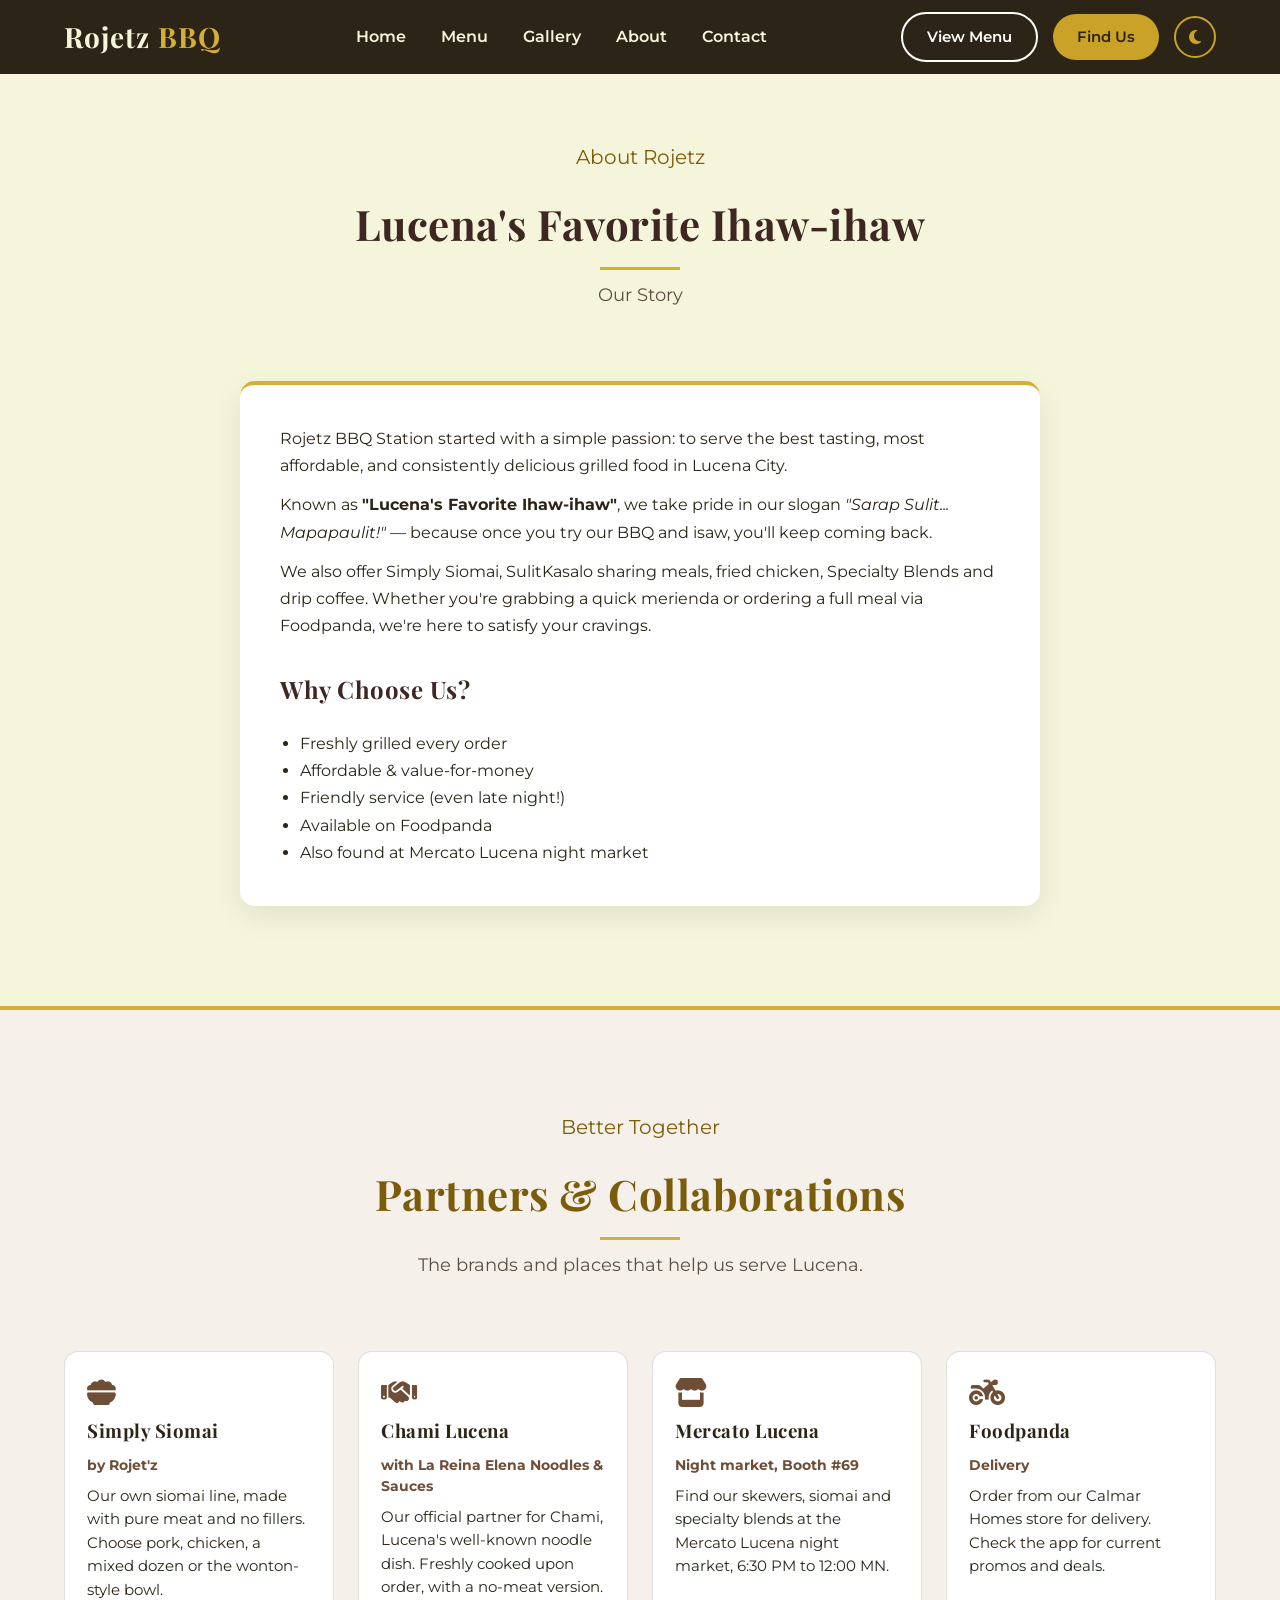
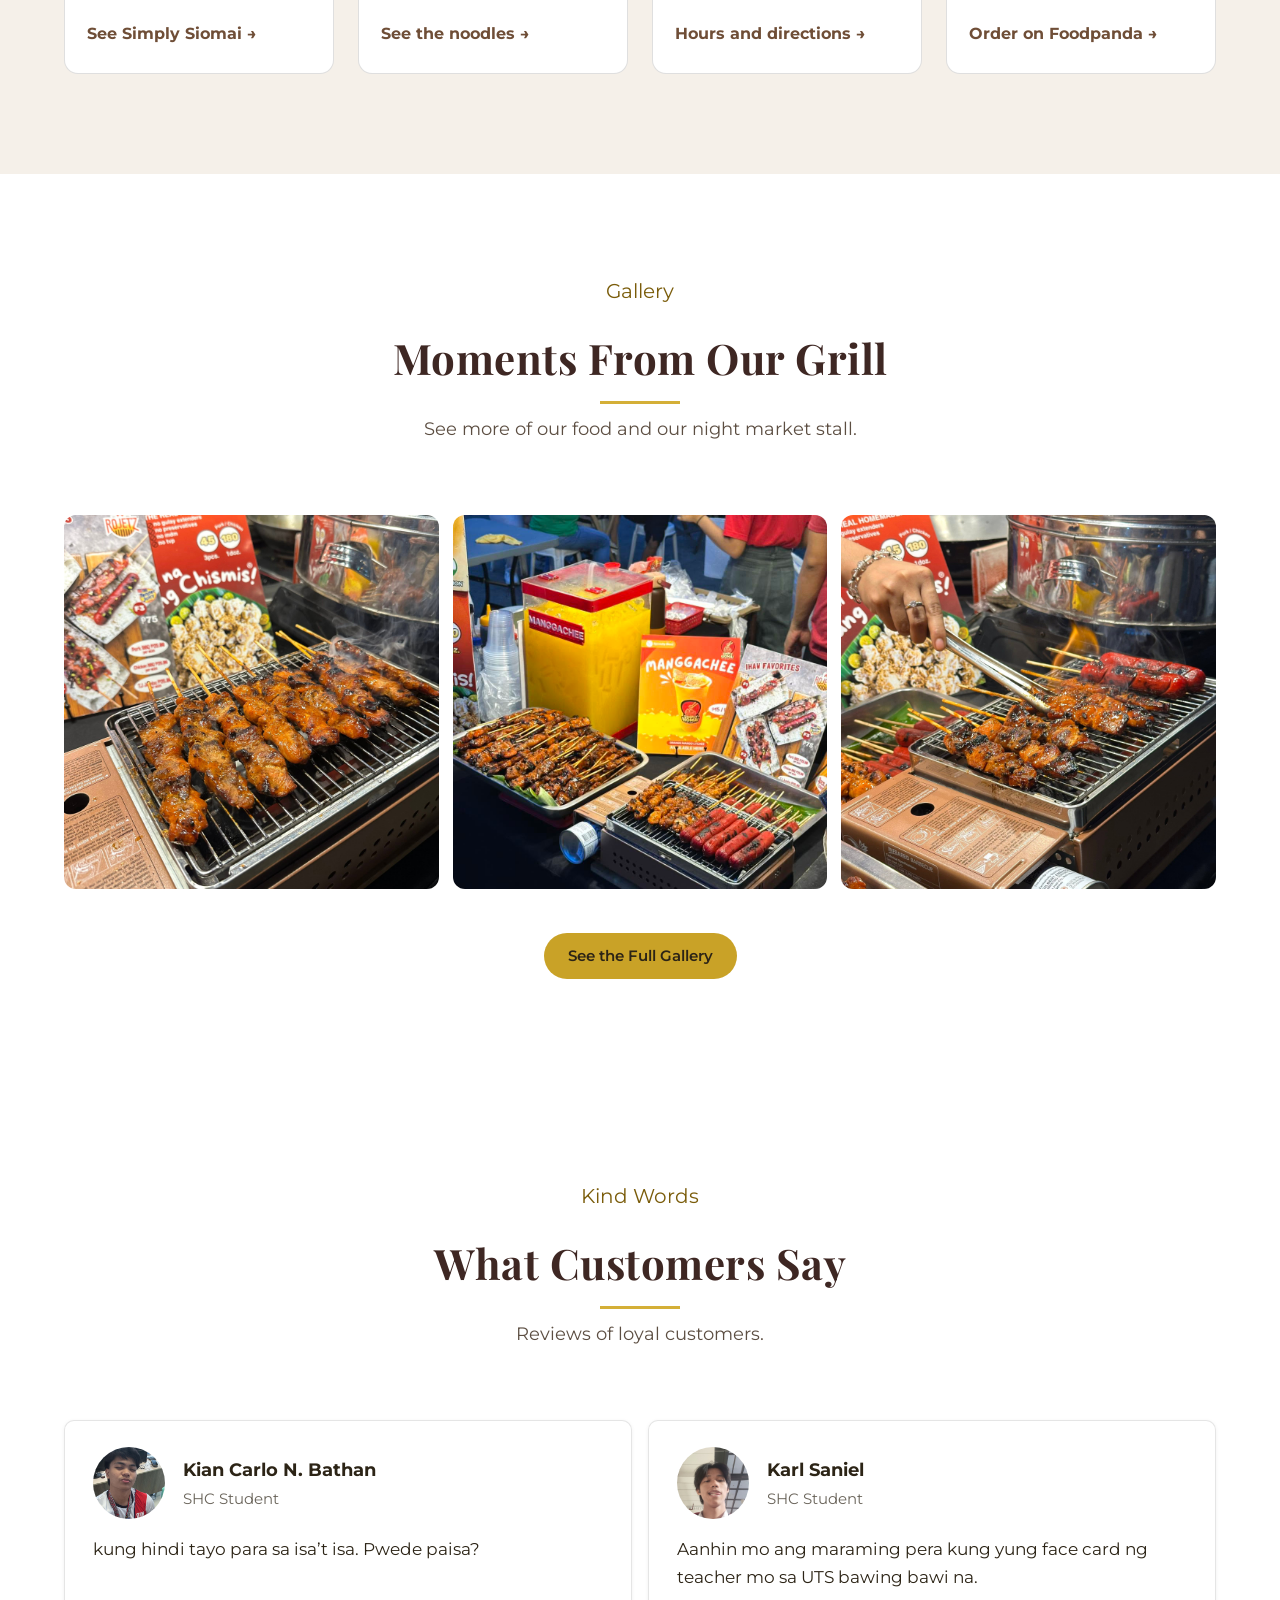
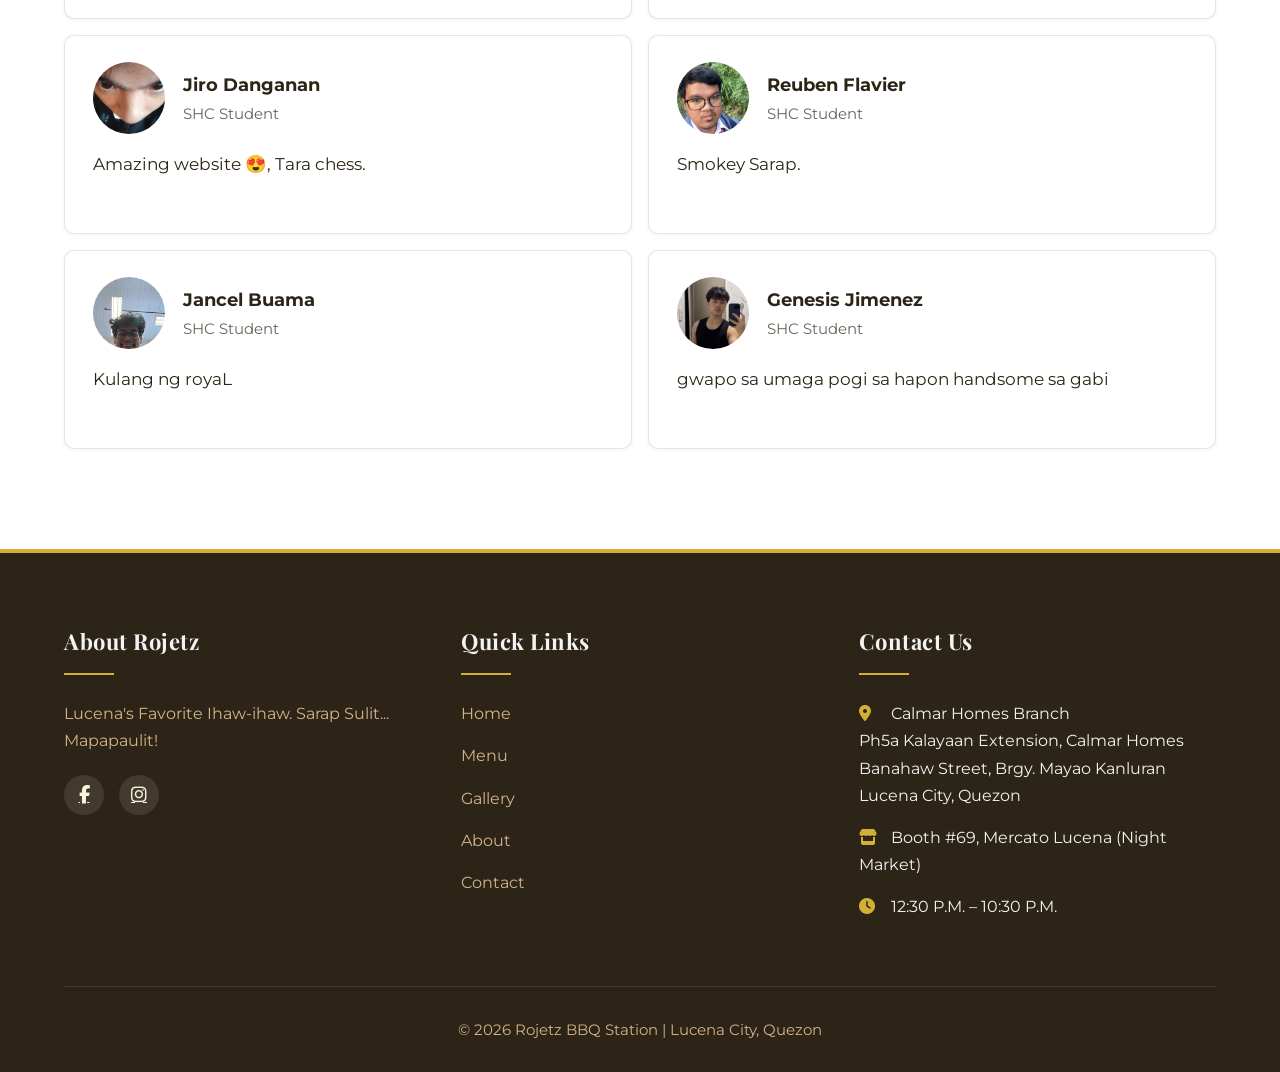
==== about.html @ 47fb0eaf "Add files via upload" ====
<!DOCTYPE html>
<html lang="en">
<head>
    <meta charset="UTF-8">
    <!-- ======================================================================
         PAGE: ABOUT (about.html)
         Purpose : Brand story, partners, photo teaser and customer reviews.
         Styles  : styles.css (sections 7, 8)
         Script  : script.js (scroll fade-in only)
         ====================================================================== -->
    <meta name="viewport" content="width=device-width, initial-scale=1.0">
    <title>About Us | Rojetz BBQ</title>
    <meta name="description" content="The story of Rojetz BBQ Station, Lucena's favorite ihaw-ihaw, plus our partners and collaborations. Affordable, freshly grilled BBQ, isaw and siomai in Lucena City.">
    <meta name="theme-color" content="#161515">
    <meta property="og:type" content="website">
    <meta property="og:title" content="About Us | Rojetz BBQ Station">
    <meta property="og:description" content="Sarap Sulit... Mapapaulit! Read the story of Lucena's favorite ihaw-ihaw.">
    <link rel="icon" href="logo.jpg">
    <link rel="stylesheet" href="styles.css">
    <link rel="preconnect" href="https://fonts.googleapis.com">
    <link rel="preconnect" href="https://fonts.gstatic.com" crossorigin>
    <link href="https://fonts.googleapis.com/css2?family=Montserrat:ital,wght@0,100..900;1,100..900&family=Playfair+Display:ital,wght@0,400..900;1,400..900&display=swap" rel="stylesheet">
    <link rel="stylesheet" href="https://cdnjs.cloudflare.com/ajax/libs/font-awesome/6.5.1/css/all.min.css">
</head>
<body>

    <div class="loader-wrapper" id="loader">
        <div class="loader-pill">
            <div class="loader-logo"><img src="logo.jpg" alt="Rojetz BBQ logo"></div>
            <div class="loader-divider"></div>
            <div class="loader-name">Rojetz <span>BBQ</span></div>
            <div class="loader-fire">
                <div class="flame"></div>
                <div class="flame"></div>
                <div class="flame"></div>
            </div>
        </div>
    </div>

    <header>
        <div class="container header-container">
            <a href="index.html" class="logo">
                <div class="logo-text">Rojetz <span>BBQ</span></div>
            </a>
            <nav>
                <ul>
                    <li><a href="index.html">Home</a></li>
                    <li><a href="services.html">Menu</a></li>
                    <li><a href="gallery.html">Gallery</a></li>
                    <li><a href="about.html">About</a></li>
                    <li><a href="contact.html">Contact</a></li>
                </ul>
            </nav>
            <button class="hamburger" aria-label="Toggle menu">
                <span></span><span></span><span></span>
            </button>
            <div class="nav-buttons">
                <a href="services.html" class="btn btn-secondary">View Menu</a>
                <a href="contact.html" class="btn btn-primary">Find Us</a>
                <button class="theme-toggle" id="themeToggle" aria-label="Toggle theme">
                    <i class="fas fa-moon"></i>
                </button>
            </div>
        </div>
        <div class="mobile-nav">
            <ul>
                <li><a href="index.html">Home</a></li>
                <li><a href="services.html">Menu</a></li>
                <li><a href="gallery.html">Gallery</a></li>
                <li><a href="about.html">About</a></li>
                <li><a href="contact.html">Contact</a></li>
            </ul>
            <div class="mobile-nav-buttons">
                <a href="services.html" class="btn btn-secondary">View Menu</a>
                <a href="contact.html" class="btn btn-primary">Find Us</a>
                <button class="theme-toggle" id="themeToggleMobile" aria-label="Toggle theme">
                    <i class="fas fa-moon"></i>
                </button>
            </div>
        </div>
    </header>

    <section class="locations page-top">
        <div class="container">
            <div class="section-header">
                <div class="section-subtitle">About Rojetz</div>
                <h2 class="section-title">Lucena's Favorite Ihaw-ihaw</h2>
                <p class="section-desc">Our Story</p>
            </div>
            <div class="location-card story-card">
                <div class="location-info">
                    <p>Rojetz BBQ Station started with a simple passion: to serve the best tasting, most affordable, and consistently delicious grilled food in Lucena City.</p>
                    <p>Known as <strong>"Lucena's Favorite Ihaw-ihaw"</strong>, we take pride in our slogan <em>"Sarap Sulit... Mapapaulit!"</em> — because once you try our BBQ and isaw, you'll keep coming back.</p>
                    <p>We also offer Simply Siomai, SulitKasalo sharing meals, fried chicken, Specialty Blends and drip coffee. Whether you're grabbing a quick merienda or ordering a full meal via Foodpanda, we're here to satisfy your cravings.</p>
                    <h3 class="why-title">Why Choose Us?</h3>
                    <ul class="why-list">
                        <li>Freshly grilled every order</li>
                        <li>Affordable & value-for-money</li>
                        <li>Friendly service (even late night!)</li>
                        <li>Available on Foodpanda</li>
                        <li>Also found at Mercato Lucena night market</li>
                    </ul>
                </div>
            </div>
        </div>
    </section>

    <section class="sect-dark" id="partners">
        <div class="container">
            <div class="section-header">
                <div class="section-subtitle">Better Together</div>
                <h2 class="section-title">Partners &amp; Collaborations</h2>
                <p class="section-desc">The brands and places that help us serve Lucena.</p>
            </div>
            <div class="partner-grid">
                <div class="partner-card">
                    <i class="fa-solid fa-bowl-food"></i>
                    <h3>Simply Siomai</h3>
                    <p class="partner-sub">by Rojet'z</p>
                    <p>Our own siomai line, made with pure meat and no fillers. Choose pork, chicken, a mixed dozen or the wonton-style bowl.</p>
                    <a href="services.html#siomai">See Simply Siomai →</a>
                </div>
                <div class="partner-card">
                    <i class="fa-solid fa-handshake"></i>
                    <h3>Chami Lucena</h3>
                    <p class="partner-sub">with La Reina Elena Noodles & Sauces</p>
                    <p>Our official partner for Chami, Lucena's well-known noodle dish. Freshly cooked upon order, with a no-meat version.</p>
                    <a href="services.html#noodles">See the noodles →</a>
                </div>
                <div class="partner-card">
                    <i class="fa-solid fa-store"></i>
                    <h3>Mercato Lucena</h3>
                    <p class="partner-sub">Night market, Booth #69</p>
                    <p>Find our skewers, siomai and specialty blends at the Mercato Lucena night market, 6:30 PM to 12:00 MN.</p>
                    <a href="contact.html">Hours and directions →</a>
                </div>
                <div class="partner-card">
                    <i class="fa-solid fa-motorcycle"></i>
                    <h3>Foodpanda</h3>
                    <p class="partner-sub">Delivery</p>
                    <p>Order from our Calmar Homes store for delivery. Check the app for current promos and deals.</p>
                    <a href="https://www.foodpanda.ph/restaurant/e7ij/rojetz-bbq-station-calmar-homes?lat=13.9603&lng=121.61661" target="_blank" rel="noopener noreferrer">Order on Foodpanda →</a>
                </div>
            </div>
        </div>
    </section>

    <section class="sect-light">
        <div class="container">
            <div class="section-header">
                <div class="section-subtitle">Gallery</div>
                <h2 class="section-title">Moments From Our Grill</h2>
                <p class="section-desc">See more of our food and our night market stall.</p>
            </div>
            <div class="mosaic mosaic--3">
                <a href="gallery.html"><img src="Grills.jpg" alt="All nine SulitKasalo meals in a grid" loading="lazy"></a>
                <a href="gallery.html"><img src="t4.jpg" alt="Rojetz BBQ stall with grilled skewers, hotdogs and Manggachee" loading="lazy"></a>
                <a href="gallery.html"><img src="Mercato Stall.jpg" alt="Chami noodles with vegetables and calamansi" loading="lazy"></a>
            </div>
            <div class="section-cta"><a href="gallery.html" class="btn btn-primary">See the Full Gallery</a></div>
        </div>
    </section>

    <section class="sect-light" id="reviews">
        <div class="container">
            <div class="section-header">
                <div class="section-subtitle">Kind Words</div>
                <h2 class="section-title">What Customers Say</h2>
                <p class="section-desc">Reviews of loyal customers.</p>
            </div>
            <div class="review-list">
                <article class="review-row">
                    <img class="review-photo" src="KianPogi.jpg" alt="Photo of Kian Carlo N. Bathan" loading="lazy">
                    <blockquote class="review-body">
                        <i class="fa-solid fa-quote-left"></i>
                        <p>kung hindi tayo para sa isa’t isa. Pwede paisa?</p>
                        <div class="review-by"><strong>Kian Carlo N. Bathan</strong><span>SHC Student</span></div>
                    </blockquote>
                </article>
                <article class="review-row">
                    <img class="review-photo" src="KuyaPogi.jpg" alt="Photo of Karl Saniel" loading="lazy">
                    <blockquote class="review-body">
                        <i class="fa-solid fa-quote-left"></i>
                        <p>Aanhin mo ang maraming pera kung yung face card ng teacher mo sa UTS bawing bawi na.</p>
                        <div class="review-by"><strong>Karl Saniel</strong><span>SHC Student</span></div>
                    </blockquote>
                </article>
                <article class="review-row">
                    <img class="review-photo" src="arat chess.jpg" alt="Photo of Jiro Danganan" loading="lazy">
                    <blockquote class="review-body">
                        <i class="fa-solid fa-quote-left"></i>
                        <p>Amazing website 😍, Tara chess.</p>
                        <div class="review-by"><strong>Jiro Danganan</strong><span>SHC Student</span></div>
                    </blockquote>
                </article>
                <article class="review-row">
                    <img class="review-photo" src="checkmatein26.jpg" alt="Photo of Reuben Flavier" loading="lazy">
                    <blockquote class="review-body">
                        <i class="fa-solid fa-quote-left"></i>
                        <p>Smokey Sarap.</p>
                        <div class="review-by"><strong>Reuben Flavier</strong><span>SHC Student</span></div>
                    </blockquote>
                </article>
                <article class="review-row">
                    <img class="review-photo" src="royalmaster.jpg" alt="Photo of Jancel Buama" loading="lazy">
                    <blockquote class="review-body">
                        <i class="fa-solid fa-quote-left"></i>
                        <p>Kulang ng royaL</p>
                        <div class="review-by"><strong>Jancel Buama</strong><span>SHC Student</span></div>
                    </blockquote>
                </article>
                <article class="review-row">
                    <img class="review-photo" src="GenePogi.jpg" alt="Photo of Genesis Jimenez" loading="lazy">
                    <blockquote class="review-body">
                        <i class="fa-solid fa-quote-left"></i>
                        <p>gwapo sa umaga pogi sa hapon handsome sa gabi</p>
                        <div class="review-by"><strong>Genesis Jimenez</strong><span>SHC Student</span></div>
                    </blockquote>
                </article>
            </div>
        </div>
    </section>

    <footer>
        <div class="container">
            <div class="footer-content">
                <div class="footer-column">
                    <h3>About Rojetz</h3>
                    <p class="footer-tagline">Lucena's Favorite Ihaw-ihaw. Sarap Sulit... Mapapaulit!</p>
                    <div class="social-links">
                        <a href="https://www.facebook.com/rojetzbbqstation" target="_blank" rel="noopener noreferrer" aria-label="Facebook"><i class="fab fa-facebook-f"></i></a>
                        <a href="https://www.instagram.com/rojetzbbqstation" target="_blank" rel="noopener noreferrer" aria-label="Instagram"><i class="fab fa-instagram"></i></a>
                    </div>
                </div>
                <div class="footer-column">
                    <h3>Quick Links</h3>
                    <ul class="footer-links">
                        <li><a href="index.html">Home</a></li>
                        <li><a href="services.html">Menu</a></li>
                        <li><a href="gallery.html">Gallery</a></li>
                        <li><a href="about.html">About</a></li>
                        <li><a href="contact.html">Contact</a></li>
                    </ul>
                </div>
                <div class="footer-column">
                    <h3>Contact Us</h3>
                    <ul class="footer-links">
                        <li><i class="fa-solid fa-location-dot"></i> Calmar Homes Branch<br>Ph5a Kalayaan Extension, Calmar Homes<br>Banahaw Street, Brgy. Mayao Kanluran<br>Lucena City, Quezon</li>
                        <li><i class="fa-solid fa-store"></i> Booth #69, Mercato Lucena (Night Market)</li>
                        <li><i class="fa-solid fa-clock"></i> 12:30 P.M. – 10:30 P.M. </li>
                    </ul>
                </div>
            </div>
            <div class="copyright">&copy; <span id="year">2026</span> Rojetz BBQ Station | Lucena City, Quezon</div>
        </div>
    </footer>

    <script src="script.js"></script>
</body>
</html>
---- styles.css ----
/* Rojetz BBQ Station - styles.css (shared by all five pages)
   TABLE OF CONTENTS: 1 Variables/Base | 2 Header/Nav | 3 Buttons/Theme | 4 Hero |
   5 Cards | 6 Menu+Gallery filters | 7 Index sections | 8 Story/Reviews | 9 Contact |
   10 Cart | 11 Gallery+Lightbox | 12 Footer/Loader/Toast | 13 Animations |
   14 Light theme | 15 Responsive.
   Each section header says which page/element it styles ("Used by") and which
   script.js section drives it. Appended at the end: review cards and lightbox slide.
   ========================================================================== */

/* ==========================================================================
   1. Variables & Base
   Colors, fonts, resets. Used by: every page (all other sections read these --variables).
   ========================================================================== */
:root {
    --dark: #3E2723;
    --medium: #6F4E37;
    --light: #C4A484;
    --accent: #D2B48C;
    --cream: #F5F5DC;
    --gold: #D4AF37;
    --text-dark: #2C2416;
    --text-light: #f3f3f3;
}

* {
    margin: 0;
    padding: 0;
    box-sizing: border-box;
}

body {
    font-family: 'Montserrat', sans-serif;
    background: var(--cream);
    color: var(--text-dark);
    line-height: 1.7;
    overflow-x: hidden;
}

.container {
    width: 90%;
    max-width: 1200px;
    margin: 0 auto;
}

section[id],
#home {
    scroll-margin-top: 80px;
}

h1, h2, h3, h4 {
    font-family: 'Playfair Display', serif;
    font-weight: 700;
    letter-spacing: 0.5px;
}


/* ==========================================================================
   2. Header & Navigation
   Used by: <header>, nav, .hamburger, .mobile-nav on every page. Script: §3-4.
   ========================================================================== */
header {
    background: #161515;
    position: fixed;
    width: 100%;
    top: 0;
    z-index: 1000;
    padding: 12px 0;
    transition: all 0.4s ease;
}

.header-container {
    display: flex;
    justify-content: space-between;
    align-items: center;
}

.logo {
    display: flex;
    align-items: center;
    text-decoration: none;
}

.logo-text {
    font-family: 'Playfair Display', serif;
    font-size: 28px;
    font-weight: 700;
    color: var(--cream);
    letter-spacing: 1px;
}

.logo-text span {
    color: var(--gold);
}

nav ul {
    display: flex;
    list-style: none;
    gap: 35px;
}

nav a {
    text-decoration: none;
    color: var(--cream);
    font-weight: 600;
    font-size: 16px;
    position: relative;
    padding: 5px 0;
    transition: all 0.3s ease;
}

nav a::after {
    content: '';
    position: absolute;
    bottom: 0;
    left: 0;
    width: 0;
    height: 2px;
    background: var(--gold);
    transition: width 0.3s ease;
}

nav a:hover {
    color: var(--gold);
}

nav a:hover::after {
    width: 100%;
}

.nav-buttons {
    display: flex;
    gap: 15px;
    align-items: center;
}

.hamburger {
    display: none;
    flex-direction: column;
    gap: 5px;
    background: none;
    border: none;
    cursor: pointer;
    padding: 5px;
    z-index: 1001;
}

.hamburger span {
    display: block;
    width: 25px;
    height: 3px;
    background: var(--gold);
    border-radius: 2px;
    transition: all 0.3s ease;
}

.hamburger.active span:nth-child(1) {
    transform: translateY(8px) rotate(45deg);
}

.hamburger.active span:nth-child(2) {
    opacity: 0;
}

.hamburger.active span:nth-child(3) {
    transform: translateY(-8px) rotate(-45deg);
}

.mobile-nav {
    display: none;
    background: #161515;
    padding: 20px;
    border-top: 1px solid rgba(255, 255, 255, 0.1);
}

.mobile-nav.active {
    display: block;
}

.mobile-nav ul {
    list-style: none;
    margin-bottom: 20px;
}

.mobile-nav ul li {
    margin-bottom: 15px;
}

.mobile-nav ul a {
    color: var(--cream);
    text-decoration: none;
    font-weight: 600;
    font-size: 18px;
}

.mobile-nav-buttons {
    display: flex;
    flex-direction: column;
    gap: 12px;
}


/* ==========================================================================
   3. Buttons & Theme Toggle
   Used by: .btn variants everywhere, #themeToggle in the header. Script: §7b.
   ========================================================================== */
.btn {
    display: inline-block;
    padding: 10px 24px;
    border-radius: 30px;
    text-decoration: none;
    font-weight: 600;
    transition: all 0.3s ease;
    cursor: pointer;
    border: none;
    font-size: 15px;
}

.btn-primary {
    background: var(--medium);
    color: white;
}

.btn-primary:hover {
    background: var(--dark);
    transform: translateY(-3px);
}

.btn-secondary {
    background: transparent;
    color: var(--medium);
    border: 2px solid var(--medium);
}

.btn-secondary:hover {
    background: rgba(111, 78, 55, 0.1);
    transform: translateY(-3px);
}

header .btn-secondary,
.mobile-nav .btn-secondary {
    color: var(--cream);
    border-color: var(--cream);
}

header .btn-secondary:hover,
.mobile-nav .btn-secondary:hover {
    background: rgba(245, 245, 220, 0.12);
}

.theme-toggle {
    background: transparent;
    border: 2px solid var(--gold);
    color: var(--gold);
    width: 42px;
    height: 42px;
    border-radius: 50%;
    display: flex;
    align-items: center;
    justify-content: center;
    cursor: pointer;
    font-size: 16px;
    transition: all 0.3s ease;
}

.theme-toggle:hover {
    background: var(--gold);
    color: #161515;
}


/* ==========================================================================
   4. Hero
   Used by: index.html .hero and page banners (.page-hero).
   ========================================================================== */ 
.hero {
    height: auto;
    min-height: 100vh;
    display: flex;
    align-items: center;
    position: relative;
    overflow: hidden;
    padding: 110px 0 70px;
}

.hero::before {
    content: '';
    position: absolute;
    inset: 0;
    background: linear-gradient(135deg, #0B0705 0%, #1a1210 100%);
    z-index: -1;
}

/* Hero background video (index.html .hero-video): darkened so the text stays readable.
   Hidden for visitors who prefer reduced motion (the dark gradient shows instead). */
.hero-video {
    position: absolute;
    inset: 0;
    width: 100%;
    height: 100%;
    object-fit: cover;
    z-index: -1;
    filter: brightness(0.38) saturate(1.1);
    pointer-events: none;
}

@media (prefers-reduced-motion: reduce) {
    .hero-video { display: none; }
}

.hero::after {
    content: '';
    position: absolute;
    inset: 0;
    z-index: -1;
    background: radial-gradient(circle at 78% 42%, rgba(212, 175, 55, 0.16), transparent 55%);
    pointer-events: none;
}

.hero .container {
    display: flex;
    align-items: center;
    justify-content: space-between;
    gap: 40px;
}

.hero-content {
    max-width: 600px;
    color: var(--text-light);
    animation: fadeInUp 1s ease-out;
}

.hero-subtitle {
    display: inline-block;
    font-size: 14px;
    font-weight: 600;
    letter-spacing: 2px;
    text-transform: uppercase;
    color: var(--gold);
    margin-bottom: 15px;
}

.hero-subtitle::before {
    content: '';
    display: inline-block;
    width: 50px;
    height: 2px;
    background: var(--gold);
    margin-right: 12px;
    vertical-align: middle;
}

.hero-title {
    font-family: 'Playfair Display', serif;
    font-size: 3.8rem;
    font-weight: 700;
    line-height: 1.15;
    margin-bottom: 20px;
    color: white;
}

.hero-title span {
    color: var(--gold);
    font-size: 2.4rem;
}

.hero-text {
    font-size: 1.1rem;
    color: #d1c7b8;
    margin-bottom: 30px;
    max-width: 480px;
}

.hero-buttons {
    display: flex;
    flex-wrap: wrap;
    gap: 12px;
}

.hero-buttons .btn-secondary {
    color: var(--gold);
    border-color: var(--gold);
    background: transparent;
}

.hero-buttons .btn-secondary:hover {
    background: rgba(212, 175, 55, 0.15);
    color: var(--gold);
    border-color: var(--gold);
}

.hero-image {
    flex: 1;
    max-width: 500px;
    position: relative;
    animation: fadeInUp 1s ease-out 0.3s both;
}

.hero-image img {
    width: 100%;
    height: auto;
    max-height: 72vh;
    border-radius: 20px;
    box-shadow: 0 20px 50px rgba(0, 0, 0, 0.5);
    object-fit: cover;
}

.hero-image .hero-inset {
    position: absolute;
    left: -8%;
    bottom: -5%;
    width: 46%;
    aspect-ratio: 1;
    object-fit: cover;
    border: 4px solid var(--gold);
    border-radius: 16px;
    box-shadow: 0 18px 40px rgba(0, 0, 0, 0.55);
}


/* ==========================================================================
   5. Sections, Products & Cards
   Used by: services.html .product-card / .menu-category, index.html showcase. Script: §9 (prices, cart buttons).
   ========================================================================== */
.products {
    padding: 120px 0;
    position: relative;
    background-color: #161515;
    border-top: 4px solid var(--gold);
}

.section-header {
    text-align: center;
    max-width: 700px;
    margin: 0 auto 70px;
}

.section-subtitle {
    font-size: 20px;
    color: var(--gold);
    margin-bottom: 15px;
}

.section-title {
    font-size: 42px;
    color: var(--gold);
    margin-bottom: 20px;
    position: relative;
    display: inline-block;
}

.section-title::after {
    content: '';
    position: absolute;
    bottom: -10px;
    left: 50%;
    transform: translateX(-50%);
    width: 80px;
    height: 3px;
    background: var(--gold);
}

.section-desc {
    font-size: 18px;
    color: var(--text-light);
}

.section-cta {
    text-align: center;
    margin-top: 44px;
}

.category-title {
    color: var(--gold);
    font-size: 24px;
    margin: 50px 0 25px;
    text-align: left;
}

.menu-cat-note {
    margin: -6px 0 22px;
    opacity: 0.8;
    font-size: 0.95rem;
    color: #d1c7b8;
}

.product-grid {
    display: grid;
    grid-template-columns: repeat(3, 1fr);
    gap: 30px;
}

.product-card {
    display: flex;
    flex-direction: column;
    height: 100%;
    background: var(--dark);
    border-radius: 15px;
    overflow: hidden;
    transition: all 0.4s ease;
    position: relative;
}

.product-card:hover {
    transform: translateY(-15px);
    border: 2px solid var(--gold);
}

.product-img {
    height: 220px;
    flex-shrink: 0;
    overflow: hidden;
}

.product-img img {
    width: 100%;
    height: 100%;
    object-fit: cover;
    transition: transform 0.5s ease;
}

.product-card:hover .product-img img {
    transform: scale(1.05);
}

.product-img--placeholder {
    display: flex;
    flex-direction: column;
    align-items: center;
    justify-content: center;
    gap: 10px;
    background: linear-gradient(135deg, #2a1d15, #161515);
    color: var(--gold);
}

.product-img--placeholder i {
    font-size: 48px;
    opacity: 0.85;
}

.product-img--placeholder span {
    font-size: 13px;
    letter-spacing: 1px;
    text-transform: uppercase;
    color: var(--accent);
}

.product-info {
    display: flex;
    flex-direction: column;
    flex: 1;
    padding: 25px;
    position: relative;
}

.product-tag {
    position: absolute;
    top: -20px;
    right: 25px;
    background: var(--gold);
    color: var(--text-dark);
    padding: 8px 18px;
    border-radius: 20px;
    font-weight: 600;
    font-size: 14px;
}

.product-card--text .product-tag {
    top: 20px;
    left: 25px;
    right: auto;
}

.product-card--text .product-info {
    padding-top: 58px;
}

.product-title {
    font-size: 24px;
    color: var(--text-light);
    margin-bottom: 10px;
}

.product-desc {
    color: var(--text-light);
    margin-bottom: 20px;
    font-size: 16px;
}

.product-footer {
    display: flex;
    justify-content: space-between;
    align-items: center;
    margin-top: auto;
    padding-top: 12px;
}

.product-price {
    font-size: 24px;
    font-weight: 700;
    color: var(--gold);
}

.rating {
    color: var(--gold);
    font-size: 16px;
}

.add-to-cart-btn {
    background: var(--gold);
    color: #2C2416;
    border: none;
    padding: 8px 16px;
    border-radius: 20px;
    font-weight: 600;
    font-size: 14px;
    cursor: pointer;
    transition: all 0.3s ease;
    margin-top: 12px;
    width: 100%;
}

.add-to-cart-btn:hover {
    background: #c9a227;
    transform: translateY(-2px);
}

.placeholder-card {
    border: 2px dashed rgba(212, 175, 55, 0.55);
}

.placeholder-card .product-tag {
    background: transparent;
    color: var(--gold);
    border: 1px solid var(--gold);
}


/* ==========================================================================
   6. Menu filters (two-level: groups + categories)
   Used by: services.html #menuSub / .menu-tabs and gallery.html .gallery-groups / #gallerySub. Script: §10, §11.
   ========================================================================== */
.menu-tabs {
    position: sticky;
    top: 72px;
    z-index: 900;
    background: #161515;
    margin: 0;
    padding: 12px 0 4px;
    border-bottom: none;
}

.menu-tabs-inner,
.menu-tabs .gallery-groups {
    display: flex;
    flex-wrap: wrap;
    gap: 10px;
    justify-content: center;
    overflow-x: auto;
    padding-bottom: 4px;
    scrollbar-width: thin;
    margin: 0;
    width: 100%;
}

.menu-tab {
    flex: 0 0 auto;
    background: transparent;
    border: 2px solid var(--gold);
    color: var(--cream);
    padding: 8px 18px;
    border-radius: 30px;
    font-family: 'Montserrat', sans-serif;
    font-weight: 600;
    font-size: 15px;
    cursor: pointer;
    transition: background 0.2s ease, color 0.2s ease;
}

.menu-tab:hover {
    background: rgba(212, 175, 55, 0.15);
}

.menu-tab[aria-pressed="true"] {
    background: var(--gold);
    color: var(--text-dark);
}

.menu-tab:focus-visible {
    outline: 3px solid var(--cream);
    outline-offset: 2px;
}

.menu-hint {
    text-align: center;
    color: var(--accent);
    font-size: 15px;
    margin-top: 8px;
    margin-bottom: 36px;
}

.menu-category[hidden] {
    display: none;
}

.menu-category + .menu-category {
    margin-top: 20px;
}

.menu-tabs + .gallery-sub {
    margin-top: 10px;
    margin-bottom: 18px;
}

.menu-tabs + .gallery-sub[hidden] + .menu-hint {
    margin-top: 8px;
}


/* ==========================================================================
   7. Highlights, Explore, Events, Find, Partners
   Used by: index.html (highlights, explore, #events, #find-us, #partners), about.html partners. Script: §2.
   ========================================================================== */
.highlights {
    background: #161515;
    border-top: 1px solid rgba(212, 175, 55, 0.3);
    border-bottom: 1px solid rgba(212, 175, 55, 0.3);
    padding: 26px 0;
}

.highlights-grid {
    display: grid;
    grid-template-columns: repeat(auto-fit, minmax(210px, 1fr));
    gap: 22px;
}

.highlight {
    display: flex;
    align-items: center;
    gap: 14px;
    color: var(--text-light);
}

.highlight i {
    color: var(--gold);
    font-size: 26px;
    width: 34px;
    text-align: center;
    flex-shrink: 0;
}

.highlight strong {
    display: block;
    font-family: 'Playfair Display', serif;
    font-size: 18px;
    line-height: 1.25;
}

.highlight span {
    font-size: 14px;
    color: #d1c7b8;
}

.sect-dark,
.sect-light {
    padding: 100px 0;
    position: relative;
}

.sect-dark {
    background: #161515;
    border-top: 4px solid var(--gold);
    color: var(--text-light);
}

.sect-dark .section-title {
    color: var(--gold);
}

.sect-dark .section-desc {
    color: var(--text-light);
}

.sect-light {
    background: var(--cream);
    color: var(--text-dark);
}

.sect-light .section-title {
    color: var(--dark);
}

.sect-light .section-subtitle {
    color: #7A5C0A;
}

.sect-light .section-desc {
    color: var(--text-dark);
}

.explore-grid {
    display: grid;
    grid-template-columns: repeat(3, 1fr);
    gap: 20px;
}

.explore-tile {
    position: relative;
    display: block;
    aspect-ratio: 4 / 3;
    border-radius: 15px;
    overflow: hidden;
    text-decoration: none;
    color: #ffffff;
    box-shadow: 0 10px 30px rgba(0, 0, 0, 0.14);
}

.explore-tile img {
    position: absolute;
    inset: 0;
    width: 100%;
    height: 100%;
    object-fit: cover;
    transition: transform 0.5s ease;
}

.explore-tile::after {
    content: '';
    position: absolute;
    inset: 0;
    background: linear-gradient(to top, rgba(11, 7, 5, 0.88), rgba(11, 7, 5, 0.05) 62%);
}

.explore-tile:hover img {
    transform: scale(1.06);
}

.explore-tile:focus-visible {
    outline: 3px solid var(--gold);
    outline-offset: 3px;
}

.explore-label {
    position: absolute;
    left: 20px;
    right: 20px;
    bottom: 16px;
    z-index: 1;
}

.explore-label h3 {
    font-size: 24px;
    color: #ffffff;
    margin: 0;
}

.explore-label p {
    font-size: 14px;
    color: #e6dccb;
    margin: 0;
}

.events-grid {
    display: grid;
    grid-template-columns: repeat(auto-fit, minmax(280px, 1fr));
    gap: 30px;
}

.event-card {
    background: var(--dark);
    border-radius: 15px;
    overflow: hidden;
    display: flex;
    flex-direction: column;
}

.event-media {
    position: relative;
    height: 190px;
    background: linear-gradient(135deg, #2a1d15, #161515);
}

.event-media img {
    width: 100%;
    height: 100%;
    object-fit: cover;
    display: block;
}

.event-badge {
    position: absolute;
    top: 14px;
    left: 14px;
    background: var(--gold);
    color: var(--text-dark);
    border-radius: 10px;
    padding: 6px 12px;
    font-weight: 700;
    font-size: 12px;
    letter-spacing: 0.5px;
    text-transform: uppercase;
    line-height: 1.2;
    text-align: center;
}

.event-badge .day {
    display: block;
    font-family: 'Playfair Display', serif;
    font-size: 24px;
    line-height: 1.1;
}

.event-body {
    padding: 22px 22px 26px;
    display: flex;
    flex-direction: column;
    gap: 8px;
    flex: 1;
}

.event-tag {
    font-size: 12px;
    font-weight: 700;
    letter-spacing: 1.5px;
    text-transform: uppercase;
    color: var(--gold);
}

.event-title {
    font-size: 22px;
    color: var(--text-light);
    margin: 0;
}

.event-meta {
    list-style: none;
    display: grid;
    gap: 4px;
    font-size: 14px;
    color: var(--accent);
}

.event-meta i {
    width: 20px;
    color: var(--gold);
}

.event-desc {
    font-size: 15px;
    color: var(--text-light);
    margin: 0;
}

.event-link {
    margin-top: auto;
    padding-top: 8px;
    color: var(--gold);
    font-weight: 600;
    text-decoration: none;
}

.event-link:hover {
    text-decoration: underline;
}

.find-grid {
    display: grid;
    grid-template-columns: repeat(auto-fit, minmax(300px, 1fr));
    gap: 30px;
}

.find-card {
    background: #ffffff;
    border-radius: 15px;
    overflow: hidden;
    box-shadow: 0 10px 30px rgba(0, 0, 0, 0.08);
    border-top: 4px solid var(--gold);
    display: flex;
    flex-direction: column;
}

.find-photo {
    width: 100%;
    height: 200px;
    object-fit: cover;
    display: block;
}

.find-photo--map {
    display: flex;
    align-items: center;
    justify-content: center;
    background: linear-gradient(135deg, #2a1d15, #161515);
    color: var(--gold);
    font-size: 54px;
}

.find-body {
    padding: 26px;
    display: flex;
    flex-direction: column;
    gap: 10px;
    flex: 1;
}

.find-body h3 {
    font-size: 24px;
    color: var(--dark);
    margin: 0;
}

.find-body p {
    color: var(--text-dark);
    margin: 0;
}

.find-body i {
    color: #7A5C0A;
    width: 20px;
}

.find-body .btn {
    align-self: flex-start;
    margin-top: auto;
}

.partner-grid {
    display: grid;
    grid-template-columns: repeat(4, 1fr);
    gap: 24px;
}

.partner-card {
    background: #fff;
    border: 1px solid rgba(128, 128, 128, 0.25);
    border-radius: 14px;
    padding: 26px 22px;
    display: flex;
    flex-direction: column;
    gap: 8px;
}

.partner-card > i {
    font-size: 1.8rem;
    color: var(--medium);
}

.partner-card h3 {
    margin: 0;
}

.partner-card .partner-sub {
    font-size: 0.85rem;
    font-weight: 700;
    color: var(--medium);
    margin: 0;
}

.partner-card p {
    margin: 0;
    font-size: 0.95rem;
    line-height: 1.55;
}

.partner-card a {
    margin-top: auto;
    padding-top: 10px;
    font-weight: 700;
    color: var(--medium);
    text-decoration: none;
}

.sect-dark .partner-card {
    background: #fff;
    color: var(--text-dark);
}

.mosaic {
    display: grid;
    grid-template-columns: repeat(3, 1fr);
    gap: 14px;
}

.mosaic a {
    position: relative;
    display: block;
    aspect-ratio: 1;
    border-radius: 12px;
    overflow: hidden;
}

.mosaic img {
    width: 100%;
    height: 100%;
    object-fit: cover;
    display: block;
    transition: transform 0.5s ease;
}

.mosaic a:hover img {
    transform: scale(1.06);
}

.mosaic a:focus-visible {
    outline: 3px solid var(--gold);
    outline-offset: 3px;
}


/* ==========================================================================
   8. Story, Reviews, CTA, Locations
   Used by: index.html story teaser and final CTA, about.html story and #reviews.
   ========================================================================== */
.story-teaser {
    padding: 100px 0;
    background: var(--cream);
}

.story-content {
    display: grid;
    grid-template-columns: 1fr 1fr;
    gap: 60px;
    align-items: center;
}

.story-image {
    order: -1;
}

.story-image img {
    width: 100%;
    border-radius: 15px;
    box-shadow: 0 15px 40px rgba(0, 0, 0, 0.12);
}

.story-text .section-title {
    color: var(--dark);
    text-align: left;
}

.story-text .section-title::after {
    left: 0;
    transform: none;
}

.story-text p {
    margin-bottom: 20px;
    color: var(--text-dark);
    font-size: 17px;
}

.reviews {
    padding: 100px 0;
    background: #161515;
    border-top: 4px solid var(--gold);
}

.reviews .section-title {
    color: var(--gold);
}

.reviews-grid {
    display: grid;
    grid-template-columns: repeat(auto-fit, minmax(280px, 1fr));
    gap: 30px;
}

.review-card {
    background: var(--dark);
    padding: 35px 30px;
    border-radius: 15px;
    border-top: 3px solid var(--gold);
}

.review-card .stars {
    color: var(--gold);
    font-size: 20px;
    margin-bottom: 15px;
}

.review-card p {
    color: var(--text-light);
    font-size: 16px;
    margin-bottom: 20px;
    line-height: 1.6;
}

.review-card h4 {
    color: var(--accent);
    font-size: 15px;
    font-weight: 600;
}

.review-list {
    display: grid;
    grid-template-columns: 1fr 1fr;
    grid-auto-rows: 1fr;
    gap: 16px;
    max-width: 1200px;
    margin: 0 auto;
}

.review-row {
    display: grid;
    grid-template-columns: 72px 1fr;
    grid-template-areas: "avatar by" "text text";
    column-gap: 18px;
    row-gap: 16px;
    align-content: start;
    padding: 26px 28px;
    background: #fff;
    border: 1px solid rgba(0, 0, 0, 0.1);
    border-radius: 10px;
    box-shadow: 0 1px 4px rgba(0, 0, 0, 0.06);
}

.review-photo {
    grid-area: avatar;
    width: 72px;
    height: 72px;
    border-radius: 50%;
    object-fit: cover;
    display: block;
    background: var(--accent);
}

.review-body {
    display: contents;
}

.review-body > i {
    display: none;
}

.review-by {
    grid-area: by;
    align-self: center;
    display: flex;
    flex-direction: column;
    font-size: 1.15rem;
    color: var(--text-dark);
}

.review-by span {
    font-size: 0.95rem;
    opacity: 0.7;
}

.review-body p {
    grid-area: text;
    margin: 0;
    font-size: 1.08rem;
    line-height: 1.65;
    color: var(--text-dark);
}

.final-cta {
    padding: 100px 0;
    background: var(--cream);
    text-align: center;
}

.final-cta h2 {
    font-size: 2.5rem;
    color: var(--dark);
    margin-bottom: 15px;
}

.final-cta p {
    font-size: 18px;
    color: var(--text-dark);
    margin-bottom: 30px;
}

.cta-buttons {
    display: flex;
    gap: 15px;
    justify-content: center;
    flex-wrap: wrap;
}

.locations {
    padding: 100px 0;
    background: var(--cream);
}

.locations .section-title {
    color: var(--dark);
}

.locations .section-desc {
    color: var(--text-dark);
}

.location-card {
    max-width: 600px;
    margin: 0 auto;
    background: white;
    padding: 40px;
    border-radius: 15px;
    box-shadow: 0 10px 30px rgba(0, 0, 0, 0.08);
    border-top: 4px solid var(--gold);
}

.location-info h3 {
    font-size: 24px;
    color: var(--dark);
    margin-bottom: 20px;
}

.location-info p {
    margin-bottom: 12px;
    color: var(--text-dark);
}

.location-info i {
    color: var(--gold);
    margin-right: 10px;
    width: 20px;
}


/* ==========================================================================
   9. Contact & Forms
   Used by: contact.html form, receipt and map. Script: §7.
   ========================================================================== */
.contact {
    padding: 100px 0;
    background: #161515;
    border-top: 4px solid var(--gold);
}

.contact-grid {
    display: grid;
    grid-template-columns: repeat(auto-fit, minmax(250px, 1fr));
    gap: 30px;
    margin-bottom: 50px;
    align-items: start; /* each card is only as tall as its own content (no empty space) */
}

.contact-item {
    text-align: left;
    padding: 40px 25px;
    background: var(--dark);
    border-radius: 15px;
    transition: all 0.3s ease;
}

.contact-item:hover {
    transform: translateY(-8px);
    border: 2px solid var(--gold);
}

.contact-item i {
    font-size: 36px;
    color: var(--gold);
    margin-bottom: 15px;
}

.contact-item h3 {
    color: var(--text-light);
    margin-bottom: 10px;
    font-size: 20px;
}

.contact-item p {
    color: var(--accent);
}

.contact-bottom {
    display: grid;
    grid-template-columns: 1fr 1fr;
    gap: 40px;
    align-items: stretch;
    margin-top: 10px;
}

.contact-form {
    background: var(--dark);
    padding: 40px;
    border-radius: 15px;
    border-top: 4px solid var(--gold);
    height: 100%;
}

.form-group {
    margin-bottom: 20px;
}

.form-group label {
    display: block;
    color: var(--gold);
    margin-bottom: 8px;
    font-weight: 600;
}

.form-group input,
.form-group textarea {
    width: 100%;
    padding: 12px 15px;
    border: none;
    border-radius: 8px;
    background: #2a2a2a;
    color: var(--text-light);
    font-family: inherit;
    font-size: 15px;
}

.form-group input:focus,
.form-group textarea:focus {
    outline: 2px solid var(--gold);
}

.error {
    color: #ff6b6b;
    font-size: 13px;
    display: block;
    margin-top: 5px;
}

.success {
    color: #4caf50;
    font-size: 15px;
    margin-top: 15px;
    text-align: center;
}

.form-note {
    font-size: 14px;
    color: var(--accent);
    margin-top: 12px;
    text-align: center;
}

.contact-photo {
    display: block;
    width: 100%;
    height: 140px;
    object-fit: cover;
    border-radius: 10px;
    margin-top: 16px;
}

/* Square banner (Calmar Banner.jpg): show the whole picture so its text is not cropped */
.contact-photo--banner {
    height: auto;
    aspect-ratio: 1 / 1;
}

.map-container {
    border-radius: 15px;
    overflow: hidden;
    border-top: 4px solid var(--gold);
    background: var(--dark);
    min-height: 450px;
}

.map-container iframe {
    width: 100%;
    height: 100%;
    min-height: 450px;
    border: 0;
    display: block;
}

.form-receipt .receipt-icon {
    font-size: 44px;
    color: var(--gold);
    margin-bottom: 10px;
}

.form-receipt h3 {
    color: var(--gold);
    font-size: 26px;
    margin-bottom: 6px;
}

.form-receipt .receipt-ref {
    color: var(--accent);
    font-size: 14px;
    margin-bottom: 22px;
}

.form-receipt dl {
    display: grid;
    gap: 14px;
    margin: 0 0 26px;
}

.form-receipt dt {
    color: var(--gold);
    font-weight: 600;
    font-size: 14px;
}

.form-receipt dd {
    margin: 0;
    color: var(--text-light);
    white-space: pre-wrap;
    overflow-wrap: anywhere;
}


/* ==========================================================================
   10. Cart
   Used by: services.html #stickyCart, #cartPanel, #cartOverlay. Script: §9.
   ========================================================================== */
.sticky-cart {
    position: fixed;
    bottom: 0;
    left: 0;
    right: 0;
    background: #161515;
    color: white;
    padding: 14px 20px;
    display: none;
    align-items: center;
    justify-content: space-between;
    z-index: 999;
    box-shadow: 0 -4px 20px rgba(0, 0, 0, 0.3);
    border-top: 3px solid var(--gold);
}

.sticky-cart.visible {
    display: flex;
}

.sticky-cart-info {
    font-size: 15px;
}

.sticky-cart-info strong {
    color: var(--gold);
}

.sticky-cart-btn {
    background: var(--gold);
    color: #2C2416;
    border: none;
    padding: 10px 22px;
    border-radius: 25px;
    font-weight: 700;
    cursor: pointer;
}

.cart-panel {
    position: fixed;
    bottom: -100%;
    left: 0;
    right: 0;
    max-height: 75vh;
    background: #1a1a1a;
    color: var(--text-light);
    border-radius: 20px 20px 0 0;
    z-index: 1000;
    transition: bottom 0.35s ease;
    overflow-y: auto;
    padding: 25px 20px 40px;
    border-top: 4px solid var(--gold);
}

.cart-panel.open {
    bottom: 0;
}

.cart-panel-header {
    display: flex;
    justify-content: space-between;
    align-items: center;
    margin-bottom: 20px;
}

.cart-panel-header h3 {
    color: var(--gold);
    font-size: 22px;
}

.cart-close {
    background: none;
    border: none;
    color: var(--gold);
    font-size: 28px;
    cursor: pointer;
}

.cart-item {
    display: flex;
    justify-content: space-between;
    align-items: center;
    padding: 14px 0;
    border-bottom: 1px solid rgba(255, 255, 255, 0.1);
}

.cart-item {
    gap: 12px;
}

/* Photo beside each ordered item (script.js showCartPanel() copies it from the menu card) */
.cart-item-img {
    width: 56px;
    height: 56px;
    flex: 0 0 56px;
    border-radius: 10px;
    object-fit: cover;
}

.cart-item-name {
    font-weight: 600;
    flex: 1;
    min-width: 0;
}

.cart-item-controls {
    display: flex;
    align-items: center;
    gap: 10px;
}

.cart-item-controls button {
    width: 32px;
    height: 32px;
    border-radius: 50%;
    border: 1px solid var(--gold);
    background: transparent;
    color: var(--gold);
    font-size: 16px;
    cursor: pointer;
}

.cart-total {
    margin-top: 20px;
    font-size: 20px;
    font-weight: 700;
    color: var(--gold);
    text-align: right;
}

.cart-actions {
    margin-top: 25px;
    display: flex;
    flex-direction: column;
    gap: 12px;
}

.cart-actions input {
    padding: 12px 15px;
    border-radius: 8px;
    border: 1px solid #444;
    background: #2a2a2a;
    color: white;
    font-size: 15px;
}

.cart-actions .btn {
    width: 100%;
    text-align: center;
}

.cart-panel .btn-secondary {
    color: var(--gold);
    border-color: var(--gold);
}

.cart-note {
    font-size: 13px;
    opacity: 0.75;
    text-align: center;
    margin-top: 14px;
}

.cart-overlay {
    position: fixed;
    inset: 0;
    background: rgba(0, 0, 0, 0.5);
    z-index: 999;
    display: none;
}

.cart-overlay.visible {
    display: block;
}

#orderMessage.ok {
    color: #4caf50;
}

#orderMessage.err {
    color: #ff6b6b;
}

.foodpanda-link[hidden] {
    display: none;
}


/* ==========================================================================
   11. Gallery
   Used by: gallery.html grid, mosaic tiles and #lightbox; teasers on index/about. Script: §11.
   ========================================================================== */
.gallery-filters {
    position: sticky;
    top: 72px;
    z-index: 900;
    display: flex;
    flex-wrap: nowrap;
    gap: 10px;
    justify-content: flex-start;
    margin: 0 0 28px;
    padding: 12px 0;
    overflow-x: auto;
    scrollbar-width: thin;
    background: #161515;
    border-bottom: 1px solid rgba(212, 175, 55, 0.25);
}

.gallery-filters--sticky {
    top: 74px;
    z-index: 20;
    background: var(--cream);
}

.gallery-groups {
    display: flex;
    flex-wrap: wrap;
    gap: 10px;
    justify-content: center;
    margin: 0 0 14px;
}

.gallery-sub {
    display: flex;
    flex-wrap: wrap;
    gap: 8px;
    justify-content: center;
    margin: 0 auto 32px;
    padding: 12px 14px;
    max-width: 900px;
    background: rgba(196, 164, 132, 0.12);
    border: 1px solid rgba(212, 175, 55, 0.18);
    border-radius: 14px;
}

.gallery-sub[hidden],
.gallery-sub .menu-tab[hidden] {
    display: none;
}

.gallery-sub .menu-tab {
    font-size: 0.85rem;
    padding: 6px 14px;
}

.gallery-groups:has(+ .gallery-sub[hidden]) {
    margin-bottom: 32px;
}

.gallery-grid {
    display: grid;
    grid-template-columns: repeat(3, 1fr);
    gap: 16px;
}

.gallery-item {
    display: block;
    width: 100%;
    margin: 0;
    padding: 0;
    border: 0;
    background: none;
    cursor: zoom-in;
    border-radius: 12px;
    overflow: hidden;
    position: relative;
    aspect-ratio: 1;
}

.gallery-item[hidden] {
    display: none;
}

.gallery-item img {
    width: 100%;
    height: 100%;
    object-fit: cover;
    display: block;
    transition: transform 0.5s ease;
}

.gallery-item:hover img {
    transform: scale(1.04);
}

.gallery-item:focus-visible {
    outline: 3px solid var(--gold);
    outline-offset: 3px;
}

.gallery-item .cap {
    position: absolute;
    left: 0;
    right: 0;
    bottom: 0;
    padding: 34px 14px 12px;
    color: #ffffff;
    font-family: 'Montserrat', sans-serif;
    font-size: 14px;
    font-weight: 600;
    text-align: left;
    background: linear-gradient(to top, rgba(11, 7, 5, 0.85), transparent);
}

/* Mosaic layout */
.gallery-grid--mosaic {
    grid-template-columns: repeat(4, 1fr);
    grid-auto-rows: 230px;
    grid-auto-flow: dense;
    gap: 12px;
}

.gallery-grid--mosaic .gallery-item {
    aspect-ratio: auto;
    height: 100%;
}

.gallery-grid--mosaic .is-featured {
    grid-column: span 2;
    grid-row: span 2;
}

.gallery-grid--mosaic .is-tall {
    grid-row: span 2;
}

.gallery-grid--mosaic .is-wide {
    grid-column: span 2;
}

.gallery-grid--mosaic .cap {
    opacity: 0;
    transform: translateY(6px);
    transition: opacity 0.25s, transform 0.25s;
}

.gallery-grid--mosaic .gallery-item:hover .cap,
.gallery-grid--mosaic .gallery-item:focus-visible .cap {
    opacity: 1;
    transform: none;
}
/* ==========================================================================
   Gallery fade / pop-in
   ========================================================================== */
.gallery-item.fade-in {
    opacity: 0;
    transform: translateY(28px) scale(0.96);
    transition: opacity 0.55s ease, transform 0.55s ease;
}

.gallery-item.fade-in.visible {
    opacity: 1;
    transform: translateY(0) scale(1);
}

/* Keep image hover zoom separate from the card pop */
.gallery-item.fade-in.visible:hover img {
    transform: scale(1.04);
}
@media (hover: none) {
    .gallery-grid--mosaic .cap {
        opacity: 1;
        transform: none;
    }
}

.lightbox {
    position: fixed;
    inset: 0;
    background: rgba(11, 7, 5, 0.94);
    z-index: 2000;
    display: flex;
    align-items: center;
    justify-content: center;
    padding: 24px;
    opacity: 0;
    transition: opacity 0.25s ease;
}

.lightbox.is-open {
    opacity: 1;
}

.lightbox[hidden] {
    display: none;
}

.lightbox figure {
    margin: 0;
    max-width: min(92vw, 1100px);
    display: flex;
    flex-direction: column;
    align-items: center;
    gap: 12px;
    transform: scale(0.6);
    opacity: 0;
    transform-origin: var(--ox, 50%) var(--oy, 50%);
    transition: transform 0.35s cubic-bezier(0.2, 0.9, 0.25, 1), opacity 0.25s ease;
}

.lightbox.is-open figure {
    transform: none;
    opacity: 1;
}

.lightbox img {
    max-width: 100%;
    max-height: 78vh;
    object-fit: contain;
    border-radius: 8px;
}

.lightbox figcaption {
    color: #f3f3f3;
    text-align: center;
    font-size: 15px;
}

.lb-btn {
    position: absolute;
    width: 46px;
    height: 46px;
    border-radius: 50%;
    border: 1px solid rgba(255, 255, 255, 0.3);
    background: rgba(255, 255, 255, 0.08);
    color: #ffffff;
    font-size: 26px;
    line-height: 1;
    cursor: pointer;
}

.lb-btn:hover,
.lb-btn:focus-visible {
    background: var(--gold);
    color: #161515;
    outline: none;
}

.lb-close {
    top: 18px;
    right: 18px;
}

.lb-prev {
    left: 18px;
    top: 50%;
    transform: translateY(-50%);
}

.lb-next {
    right: 18px;
    top: 50%;
    transform: translateY(-50%);
}


/* ==========================================================================
   12. Footer, Loader, Toast
   Used by: every page footer, .loader-wrapper, #toast. Script: §5, §9.
   ========================================================================== */
footer {
    background: var(--dark);
    color: var(--text-light);
    padding: 70px 0 30px;
    position: relative;
    border-top: 4px solid var(--gold);
}

.footer-content {
    display: grid;
    grid-template-columns: repeat(auto-fit, minmax(250px, 1fr));
    gap: 40px;
    margin-bottom: 50px;
}

.footer-column h3 {
    font-size: 22px;
    margin-bottom: 25px;
    position: relative;
    padding-bottom: 15px;
}

.footer-column h3::after {
    content: '';
    position: absolute;
    bottom: 0;
    left: 0;
    width: 50px;
    height: 2px;
    background: var(--gold);
}

.footer-links {
    list-style: none;
}

.footer-links li {
    margin-bottom: 15px;
}

.footer-links li i {
    margin-right: 10px;
    color: var(--gold);
    width: 18px;
}

.footer-links a {
    color: var(--accent);
    text-decoration: none;
    transition: all 0.3s ease;
}

.footer-links a:hover {
    color: var(--gold);
    padding-left: 5px;
}

.social-links {
    display: flex;
    gap: 15px;
    margin-top: 20px;
}

.social-links a {
    display: flex;
    align-items: center;
    justify-content: center;
    width: 40px;
    height: 40px;
    background: rgba(255, 255, 255, 0.1);
    border-radius: 50%;
    color: var(--cream);
    font-size: 18px;
    transition: all 0.3s ease;
}

.social-links a:hover {
    background: var(--gold);
    transform: translateY(-3px);
}

.copyright {
    text-align: center;
    padding-top: 30px;
    border-top: 1px solid rgba(255, 255, 255, 0.1);
    color: var(--accent);
    font-size: 15px;
}

.loader-wrapper {
    width: 100%;
    height: 100%;
    position: fixed;
    top: 0;
    left: 0;
    background-color: #161515;
    display: flex;
    justify-content: center;
    align-items: center;
    z-index: 9999;
    transition: opacity 0.5s ease, visibility 0.5s ease;
}

.loader-wrapper.hidden {
    opacity: 0;
    visibility: hidden;
    pointer-events: none;
}

.loader-pill {
    display: flex;
    align-items: center;
    background: #2a2a2a;
    border-radius: 80px;
    padding: 14px 18px 14px 14px;
    box-shadow: 0 15px 50px rgba(0, 0, 0, 0.5);
    border: 2px solid rgba(212, 175, 55, 0.35);
    min-width: 420px;
    max-width: 92vw;
}

.loader-logo {
    width: 78px;
    height: 78px;
    border-radius: 50%;
    background: linear-gradient(135deg, #C9A227, #D4AF37);
    display: flex;
    align-items: center;
    justify-content: center;
    flex-shrink: 0;
    overflow: hidden;
}

.loader-logo img {
    width: 100%;
    height: 100%;
    object-fit: cover;
    border-radius: 50%;
    display: block;
}

.loader-divider {
    width: 2px;
    height: 48px;
    background: rgba(255, 255, 255, 0.25);
    margin: 0 22px;
    flex-shrink: 0;
}

.loader-name {
    flex: 1;
    font-family: 'Playfair Display', serif;
    font-size: 28px;
    font-weight: 700;
    color: #f3f3f3;
    white-space: nowrap;
    padding-right: 16px;
}

.loader-name span {
    color: var(--gold);
}

.loader-fire {
    position: relative;
    width: 90px;
    height: 90px;
    flex-shrink: 0;
}

.loader-fire .flame {
    position: absolute;
    bottom: 8px;
    border-radius: 0 50% 50% 50%;
    transform: rotate(45deg);
}

.loader-fire .flame:nth-child(1) {
    left: 12px;
    width: 64px;
    height: 64px;
    background: linear-gradient(135deg, #ff4500, #ff8c00);
    box-shadow: 0 0 22px #ff4500, 0 0 40px #ff8c00;
    animation: flicker 1.2s infinite ease-in-out alternate;
}

.loader-fire .flame:nth-child(2) {
    left: 24px;
    bottom: 14px;
    width: 42px;
    height: 42px;
    background: linear-gradient(135deg, #ff8c00, #ffd700);
    animation: flicker 0.7s infinite ease-in-out alternate-reverse;
}

.loader-fire .flame:nth-child(3) {
    left: 34px;
    bottom: 20px;
    width: 22px;
    height: 22px;
    background: #ffffff;
    box-shadow: 0 0 12px #ffffff;
    animation: flicker 0.4s infinite ease-in-out alternate;
}

.toast {
    position: fixed;
    bottom: 90px;
    left: 50%;
    transform: translateX(-50%) translateY(30px);
    background: var(--gold);
    color: #2C2416;
    padding: 12px 24px;
    border-radius: 30px;
    font-weight: 600;
    font-size: 15px;
    opacity: 0;
    visibility: hidden;
    transition: all 0.35s ease;
    z-index: 1100;
    box-shadow: 0 8px 25px rgba(0, 0, 0, 0.25);
    white-space: nowrap;
}

.toast.show {
    opacity: 1;
    visibility: visible;
    transform: translateX(-50%) translateY(0);
}


/* ==========================================================================
   13. Animations
   Used by: .fade-in / .visible (Script §8), keyframes for loader and flame.
   ========================================================================== */
@keyframes fadeInUp {
    from {
        opacity: 0;
        transform: translateY(40px);
    }
    to {
        opacity: 1;
        transform: translateY(0);
    }
}

@keyframes flicker {
    0% { transform: rotate(45deg) scale(0.95) skew(1deg, 1deg); opacity: 0.85; }
    50% { transform: rotate(47deg) scale(1.05) skew(-2deg, -1deg); opacity: 1; }
    100% { transform: rotate(43deg) scale(0.98) skew(2deg, 2deg); opacity: 0.9; }
}

.fade-in {
    opacity: 0;
    transform: translateY(40px);
    transition: opacity 0.7s ease, transform 0.7s ease;
}

.fade-in.visible {
    opacity: 1;
    transform: translateY(0);
}

.fade-in.delay-1 { transition-delay: 0.1s; }
.fade-in.delay-2 { transition-delay: 0.2s; }
.fade-in.delay-3 { transition-delay: 0.3s; }
.fade-in.delay-4 { transition-delay: 0.4s; }


/* ==========================================================================
   14. Light theme
   Used by: body.light overrides (default theme). Script: §7b.
   ========================================================================== */
body.light {
    background: #FBF8F3;
    color: #2C2416;
}

body.light header {
    background: #2C2416;
}

body.light .hero::before {
    background: linear-gradient(135deg, #2C2416 0%, #3E2723 100%);
}

body.light .products {
    background-color: #F5F0E9;
}

body.light .product-card {
    background: #FFFFFF;
    border: 1px solid #EDE6DC;
}

body.light .product-title {
    color: #2C2416;
}

body.light .product-desc {
    color: #5C4E42;
}

body.light .story-teaser,
body.light .final-cta,
body.light .sect-light {
    background: #FFFFFF;
}

body.light .reviews,
body.light .contact {
    background: #F5F0E9;
}

body.light .review-card,
body.light .contact-item,
body.light .contact-form,
body.light .map-container,
body.light .event-card {
    background: #FFFFFF;
    border: 1px solid #EDE6DC;
}

body.light .review-card p,
body.light .contact-item h3,
body.light .final-cta h2 {
    color: #2C2416;
}

body.light .contact-item p,
body.light .final-cta p,
body.light .section-desc,
body.light .form-note,
body.light .menu-hint,
body.light .menu-cat-note {
    color: #5C4E42;
}

body.light .section-subtitle,
body.light .products .section-title,
body.light .contact .section-title,
body.light .reviews .section-title,
body.light .category-title,
body.light .product-price,
body.light .form-group label,
body.light .cart-panel-header h3,
body.light .cart-total,
body.light .sect-dark .section-title,
body.light .event-tag,
body.light .event-link,
body.light .form-receipt .receipt-icon,
body.light .form-receipt h3,
body.light .form-receipt dt {
    color: #7A5C0A;
}

body.light .review-card h4 {
    color: #6F4E37;
}

body.light .event-title,
body.light .form-receipt dd {
    color: #2C2416;
}

body.light .event-meta,
body.light .event-desc,
body.light .form-receipt .receipt-ref {
    color: #5C4E42;
}

body.light .event-meta i {
    color: #7A5C0A;
}

body.light footer {
    background: #2C2416;
}

body.light .btn-primary {
    background: #C9A227;
    color: #2C2416;
}

body.light .btn-primary:hover {
    background: #B8911F;
}

body.light .btn-secondary {
    color: #2C2416;
    border-color: #2C2416;
}

body.light .btn-secondary:hover {
    background: rgba(44, 36, 22, 0.08);
}

body.light .theme-toggle {
    border-color: #C9A227;
    color: #C9A227;
}

body.light .theme-toggle:hover {
    background: #C9A227;
    color: #2C2416;
}

body.light .hero-buttons .btn-secondary {
    color: #ffffff;
    border-color: #ffffff;
}

body.light .hero-buttons .btn-secondary:hover {
    background: rgba(255, 255, 255, 0.15);
    color: #ffffff;
}

body.light header .btn-secondary,
body.light .mobile-nav .btn-secondary {
    color: #FFFFFF;
    border-color: #FFFFFF;
    background: transparent;
}

body.light header .btn-secondary:hover,
body.light .mobile-nav .btn-secondary:hover {
    background: rgba(255, 255, 255, 0.12);
    color: #FFFFFF;
}

body.light .sticky-cart {
    background: #2C2416;
}

body.light .cart-panel {
    background: #FFFFFF;
    color: #2C2416;
}

body.light .cart-item {
    border-bottom: 1px solid #EDE6DC;
}

body.light .cart-actions input,
body.light .form-group input,
body.light .form-group textarea {
    background: #FBF8F3;
    color: #2C2416;
    border: 1px solid #EDE6DC;
}

body.light .add-to-cart-btn {
    background: #C9A227;
    color: #2C2416;
}

body.light .menu-tabs,
body.light .gallery-filters {
    background: #F5F0E9;
}

body.light .menu-tab {
    color: #2C2416;
    border-color: #7A5C0A;
}

body.light .menu-tab:hover {
    background: rgba(122, 92, 10, 0.12);
}

body.light .menu-tab[aria-pressed="true"] {
    background: #C9A227;
    border-color: #C9A227;
    color: #2C2416;
}

body.light .gallery-sub {
    background: rgba(201, 162, 39, 0.08);
    border-color: rgba(122, 92, 10, 0.12);
}

body.light .placeholder-card {
    border-color: #C9A227;
}

body.light .placeholder-card .product-tag {
    color: #7A5C0A;
    border-color: #7A5C0A;
}

body.light .sect-dark {
    background: #F5F0E9;
    color: #2C2416;
}

body.light .sect-dark .section-desc {
    color: #5C4E42;
}

body.light .highlights {
    background: #2C2416;
}

body.light .error,
body.light #orderMessage.err {
    color: #c62828;
}

body.light .success,
body.light #orderMessage.ok {
    color: #2e7d32;
}


/* ==========================================================================
   15. Responsive
   Used by: tablet and phone breakpoints for all sections above.
   ========================================================================== */
@media (max-width: 1000px) {
    .partner-grid {
        grid-template-columns: repeat(2, 1fr);
    }
}

@media (max-width: 900px) {
    .hero .container {
        flex-direction: column;
        text-align: center;
    }

    .hero-title {
        font-size: 2.8rem;
    }

    .hero-title span {
        font-size: 1.8rem;
    }

    .hero-image {
        max-width: 400px;
    }

    .hero-image .hero-inset {
        left: -4%;
        bottom: -4%;
        width: 42%;
    }

    .hero-buttons {
        justify-content: center;
    }

    nav,
    .nav-buttons {
        display: none;
    }

    .hamburger {
        display: flex;
    }

    .story-content {
        grid-template-columns: 1fr;
        gap: 40px;
    }

    .contact-bottom {
        grid-template-columns: 1fr;
    }

    .map-container {
        min-height: 350px;
    }

    .product-grid,
    .gallery-grid {
        grid-template-columns: repeat(2, 1fr);
    }

    .gallery-grid--mosaic {
        grid-template-columns: repeat(2, 1fr);
        grid-auto-rows: 200px;
    }

    .explore-grid {
        grid-template-columns: repeat(2, 1fr);
    }

    .sect-dark,
    .sect-light {
        padding: 70px 0;
    }

    .review-list {
        grid-template-columns: 1fr;
        grid-auto-rows: auto;
        max-width: 640px;
    }
}

@media (max-width: 640px) {
    .gallery-sub {
        flex-wrap: nowrap;
        justify-content: flex-start;
        overflow-x: auto;
        scroll-snap-type: x proximity;
        -webkit-overflow-scrolling: touch;
        scrollbar-width: none;
        border-radius: 10px;
    }

    .gallery-sub::-webkit-scrollbar {
        display: none;
    }

    .gallery-sub .menu-tab {
        flex: 0 0 auto;
        scroll-snap-align: start;
        white-space: nowrap;
    }
}

@media (max-width: 600px) {
    .mosaic:not(.mosaic--3) {
        grid-template-columns: repeat(2, 1fr);
    }

    .explore-label h3 {
        font-size: 19px;
    }

    .explore-label p {
        display: none;
    }
}

@media (max-width: 560px) {
    .product-grid,
    .gallery-grid,
    .partner-grid {
        grid-template-columns: 1fr;
    }
}

@media (max-width: 520px) {
    .loader-pill {
        min-width: auto;
        padding: 10px 12px 10px 10px;
        border-radius: 60px;
    }

    .loader-logo {
        width: 58px;
        height: 58px;
    }

    .loader-name {
        font-size: 18px;
    }

    .loader-divider {
        margin: 0 12px;
        height: 34px;
    }

    .loader-fire {
        width: 70px;
        height: 70px;
    }

    .loader-fire .flame:nth-child(1) {
        width: 48px;
        height: 48px;
        left: 8px;
    }

    .loader-fire .flame:nth-child(2) {
        width: 32px;
        height: 32px;
        left: 18px;
    }

    .loader-fire .flame:nth-child(3) {
        width: 16px;
        height: 16px;
        left: 26px;
    }
}

@media (max-width: 480px) {
    .gallery-grid--mosaic .is-featured {
        grid-column: span 2;
        grid-row: span 1;
    }

    .gallery-grid--mosaic .is-tall {
        grid-row: span 2;
    }
}

/* ===== Lightbox: photo slide, counter, reduced motion =====
   Used by: gallery.html #lightbox. Script: §11 show()/open()/close() add .is-open, .slide-next, .slide-prev. */
.lightbox img.slide-next { animation: lbSlideNext 0.35s cubic-bezier(0.2, 0.9, 0.25, 1) both; }
.lightbox img.slide-prev { animation: lbSlidePrev 0.35s cubic-bezier(0.2, 0.9, 0.25, 1) both; }
@keyframes lbSlideNext { from { opacity: 0; transform: translateX(48px); } to { opacity: 1; transform: none; } }
@keyframes lbSlidePrev { from { opacity: 0; transform: translateX(-48px); } to { opacity: 1; transform: none; } }

.lb-count {
    position: absolute;
    top: 26px;
    left: 24px;
    padding: 6px 12px;
    border-radius: 999px;
    background: rgba(255, 255, 255, 0.1);
    color: #fff;
    font-size: 13px;
    font-weight: 600;
    letter-spacing: 0.04em;
}

@media (prefers-reduced-motion: reduce) {
    .lightbox, .lightbox figure { transition: none; }
    .lightbox img.slide-next, .lightbox img.slide-prev { animation: none; }
}

.page-top {
    padding-top: 140px;
}

.story-card {
    max-width: 800px;
}

.why-title {
    margin-top: 30px;
    color: var(--dark);
}

.why-list {
    margin-left: 20px;
    margin-top: 15px;
    color: var(--text-dark);
}

.footer-tagline {
    color: var(--accent);
    margin-bottom: 20px;
}

.center-mt-16 {
    text-align: center;
    margin-top: 16px;
}

.center-mt-50 {
    text-align: center;
    margin-top: 50px;
}

.sizzle-left {
    object-position: left center;
}

.sizzle-right {
    object-position: right center;
}

#orderMessage {
    margin-top: 15px;
    text-align: center;
    font-weight: 600;
}

/* Empty states (from script.js hardening) */
.cart-empty {
    text-align: center;
    opacity: 0.7;
}

.events-empty {
    grid-column: 1 / -1;
    text-align: center;
}
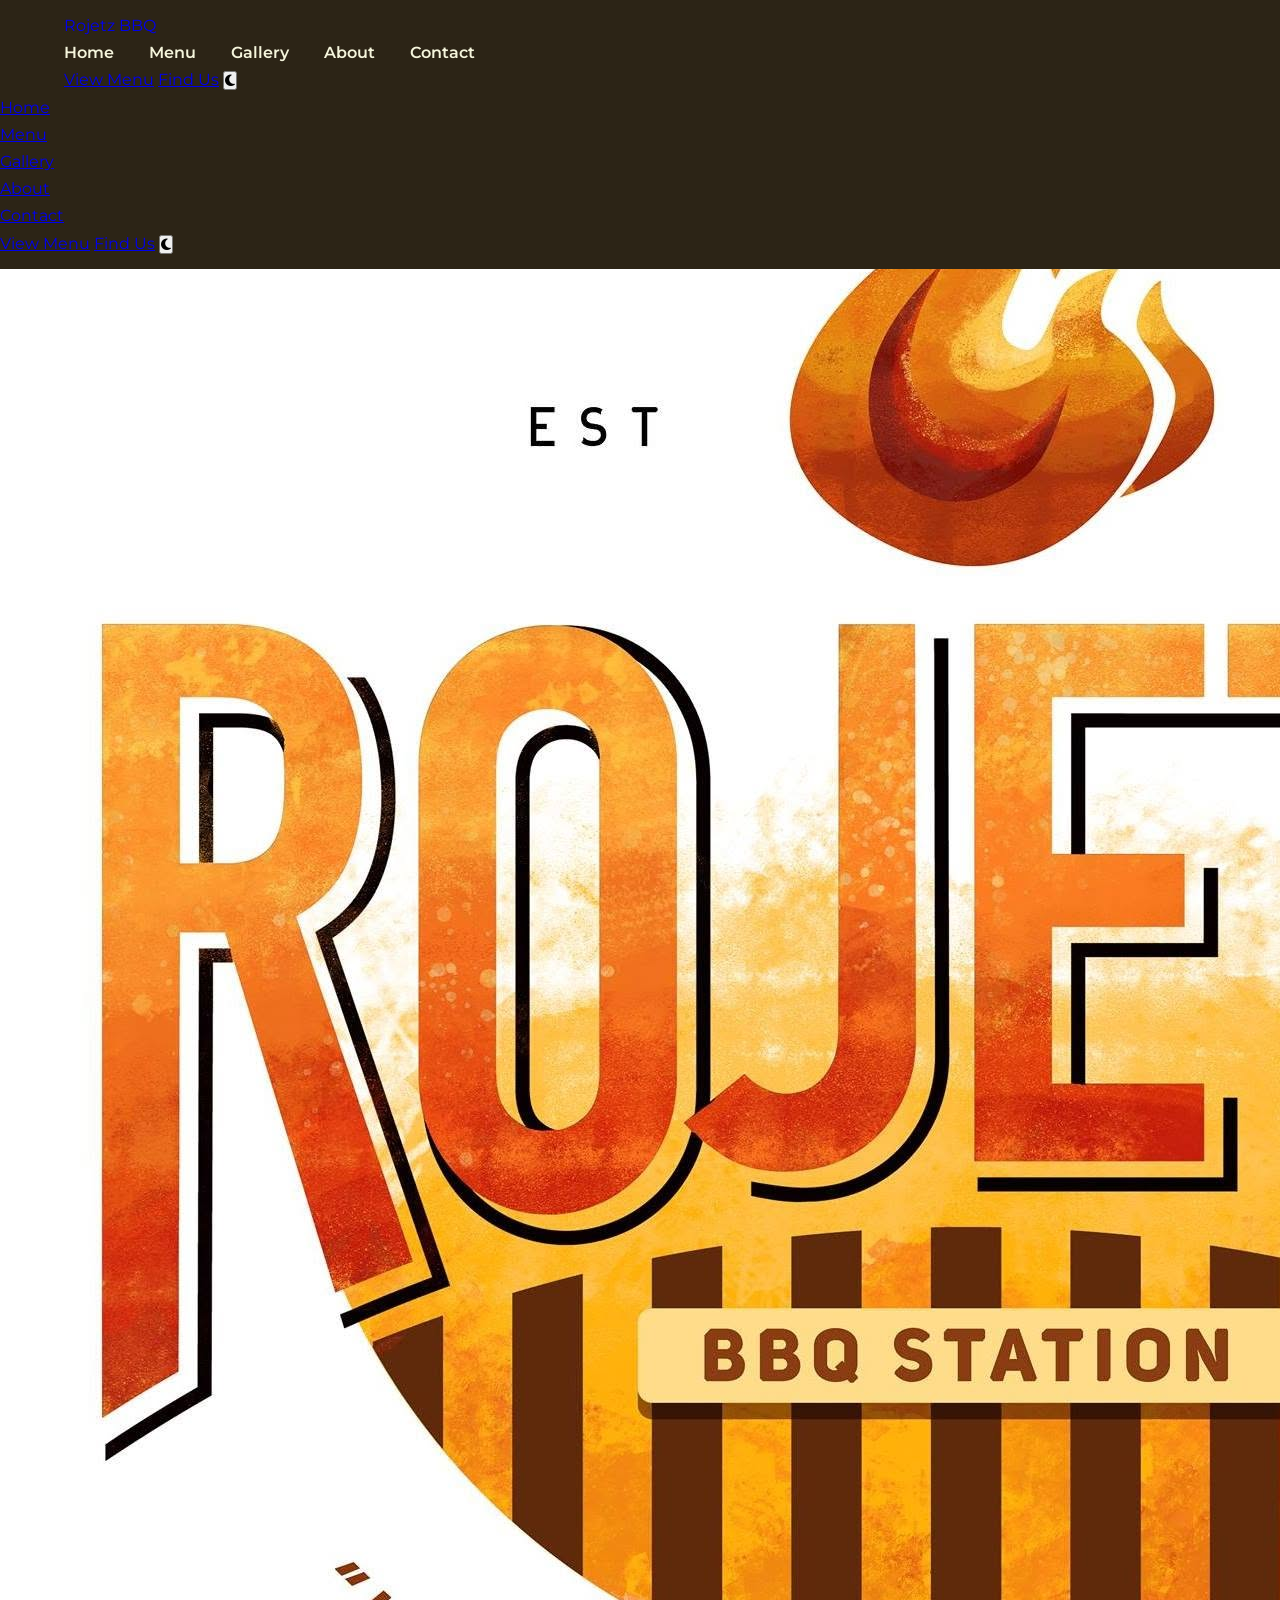
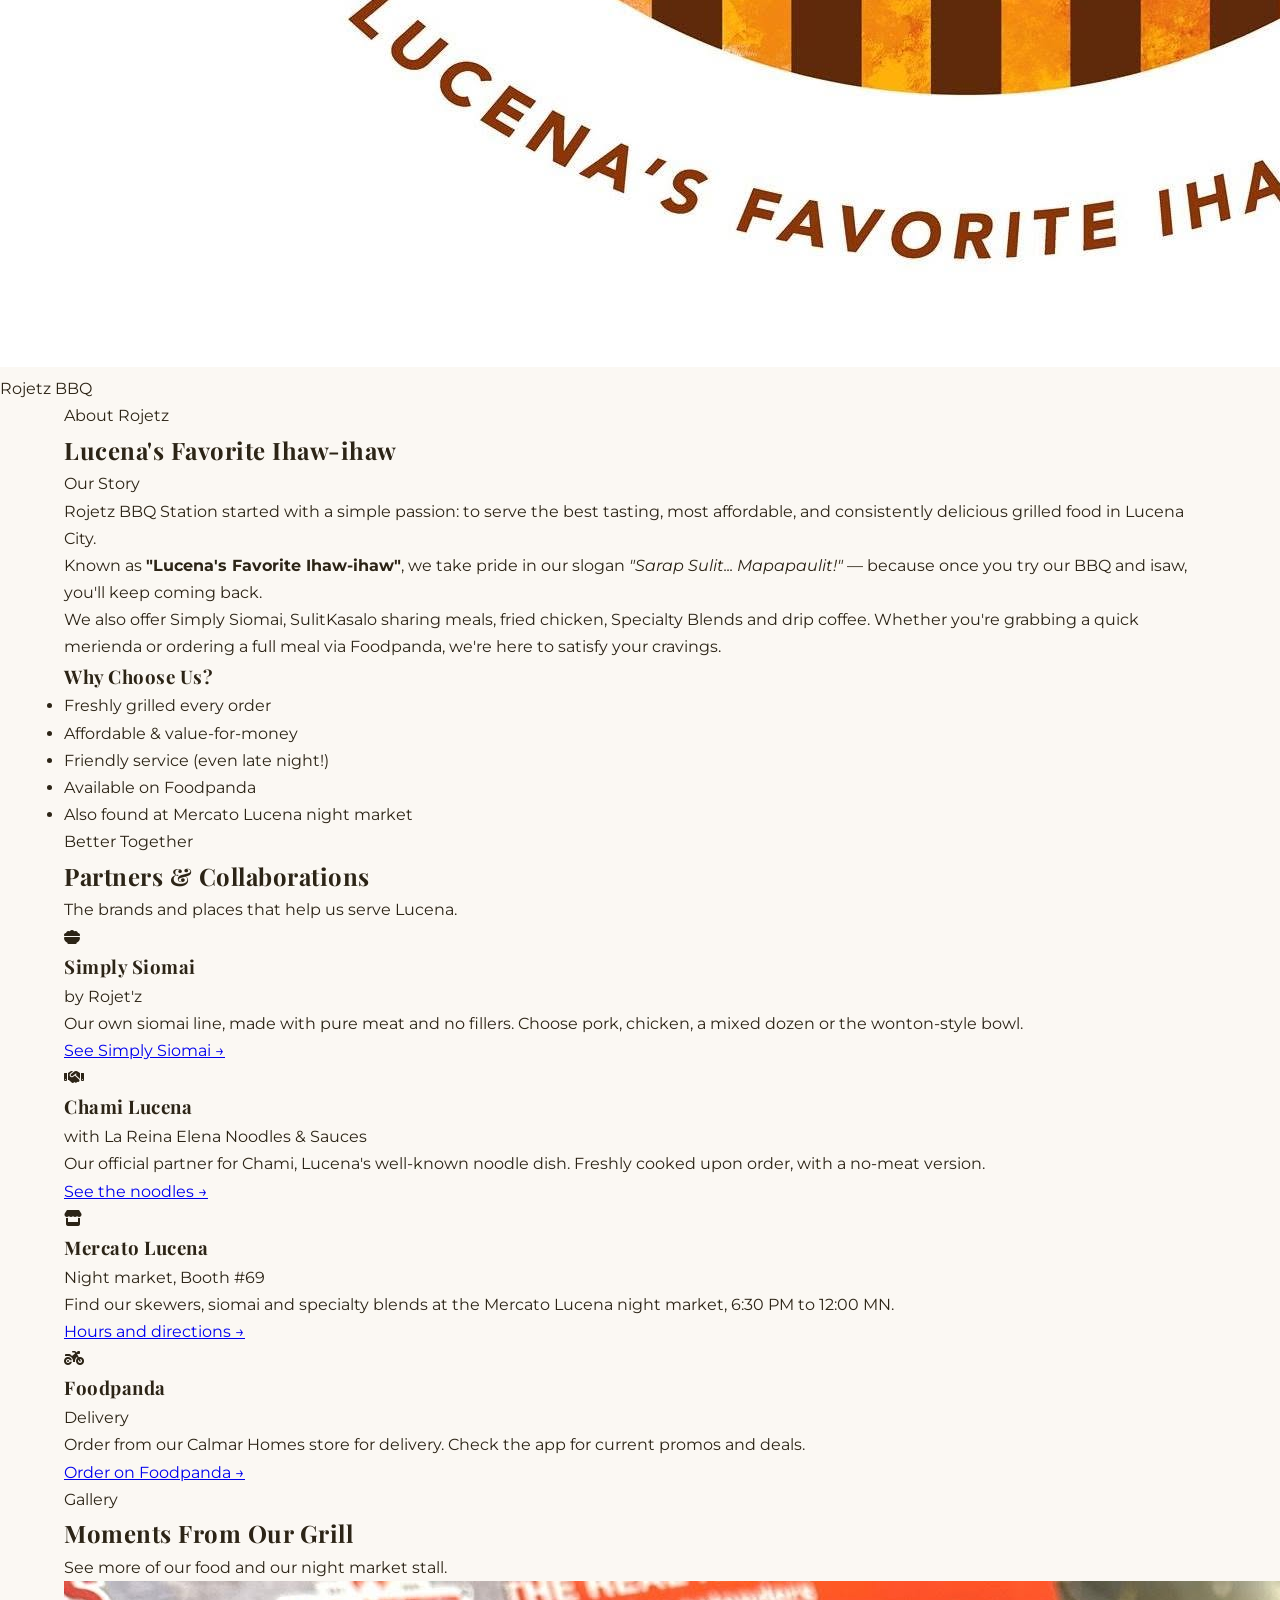
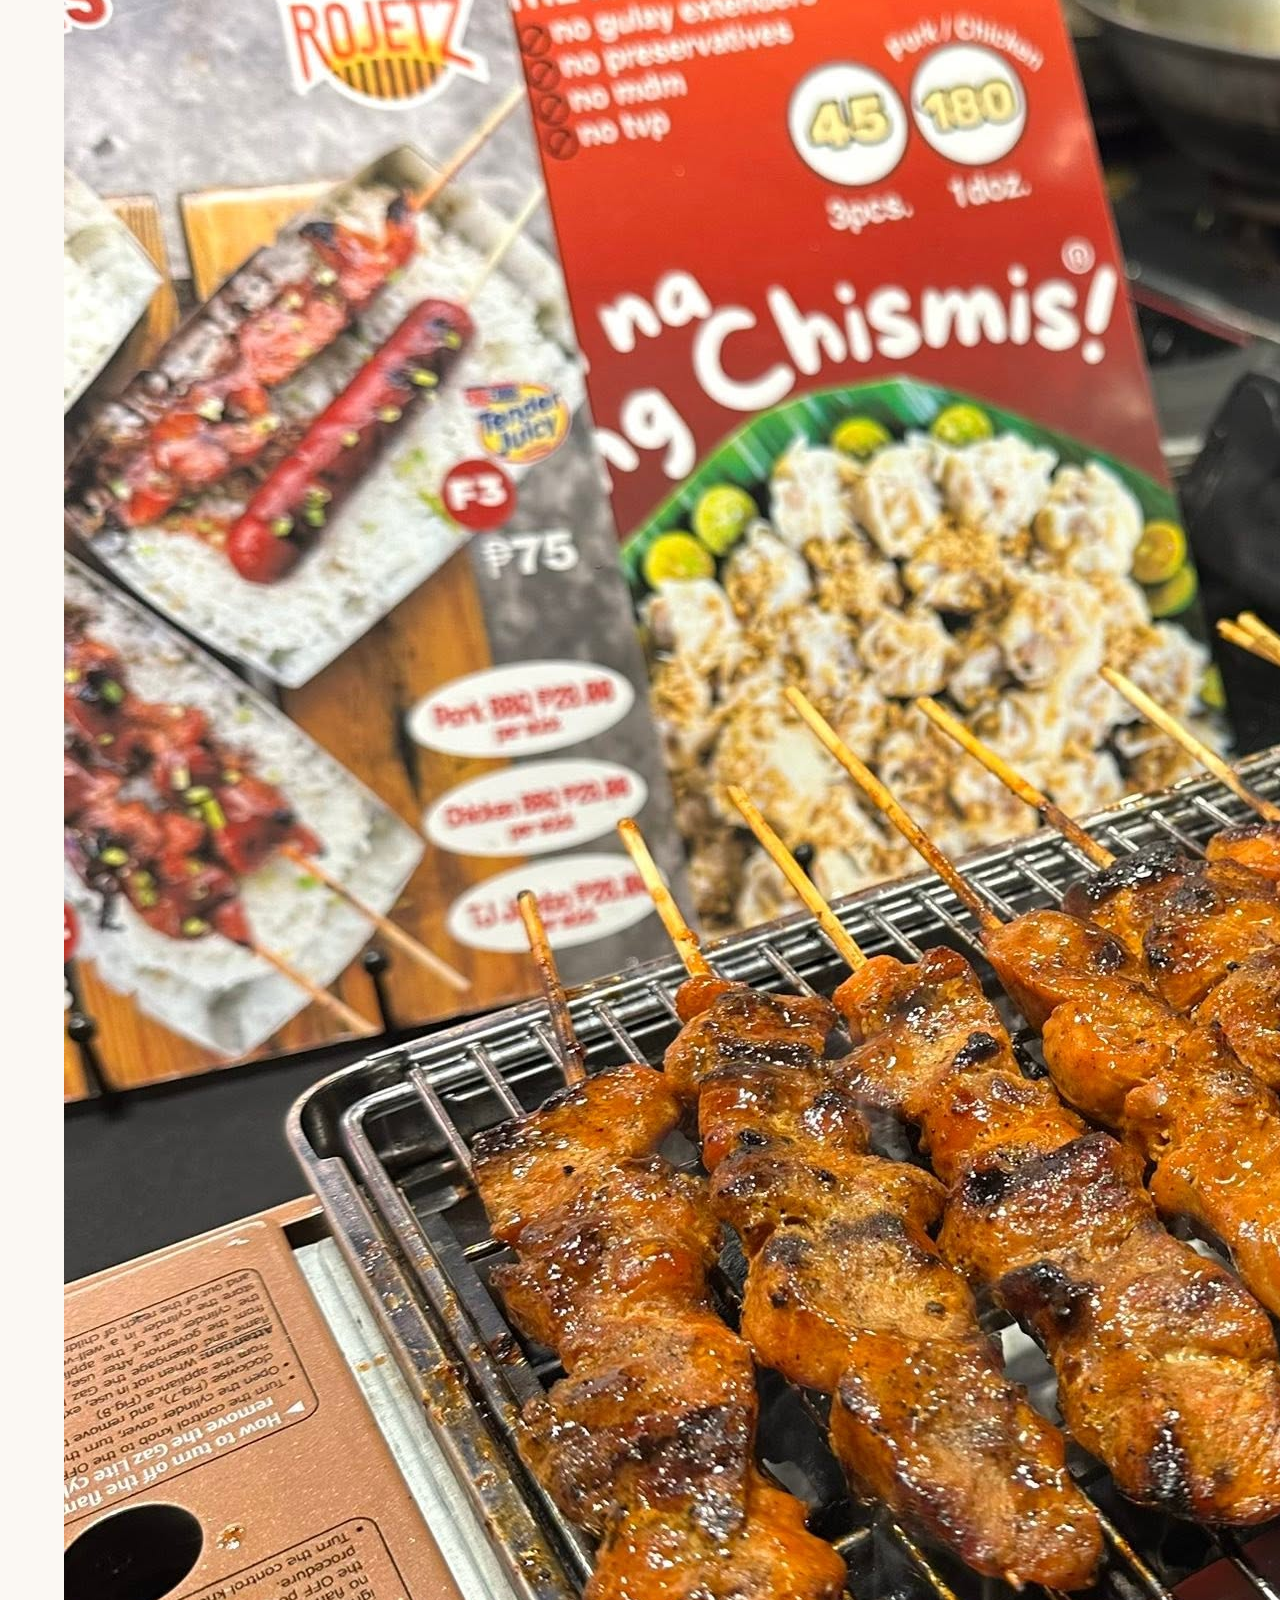
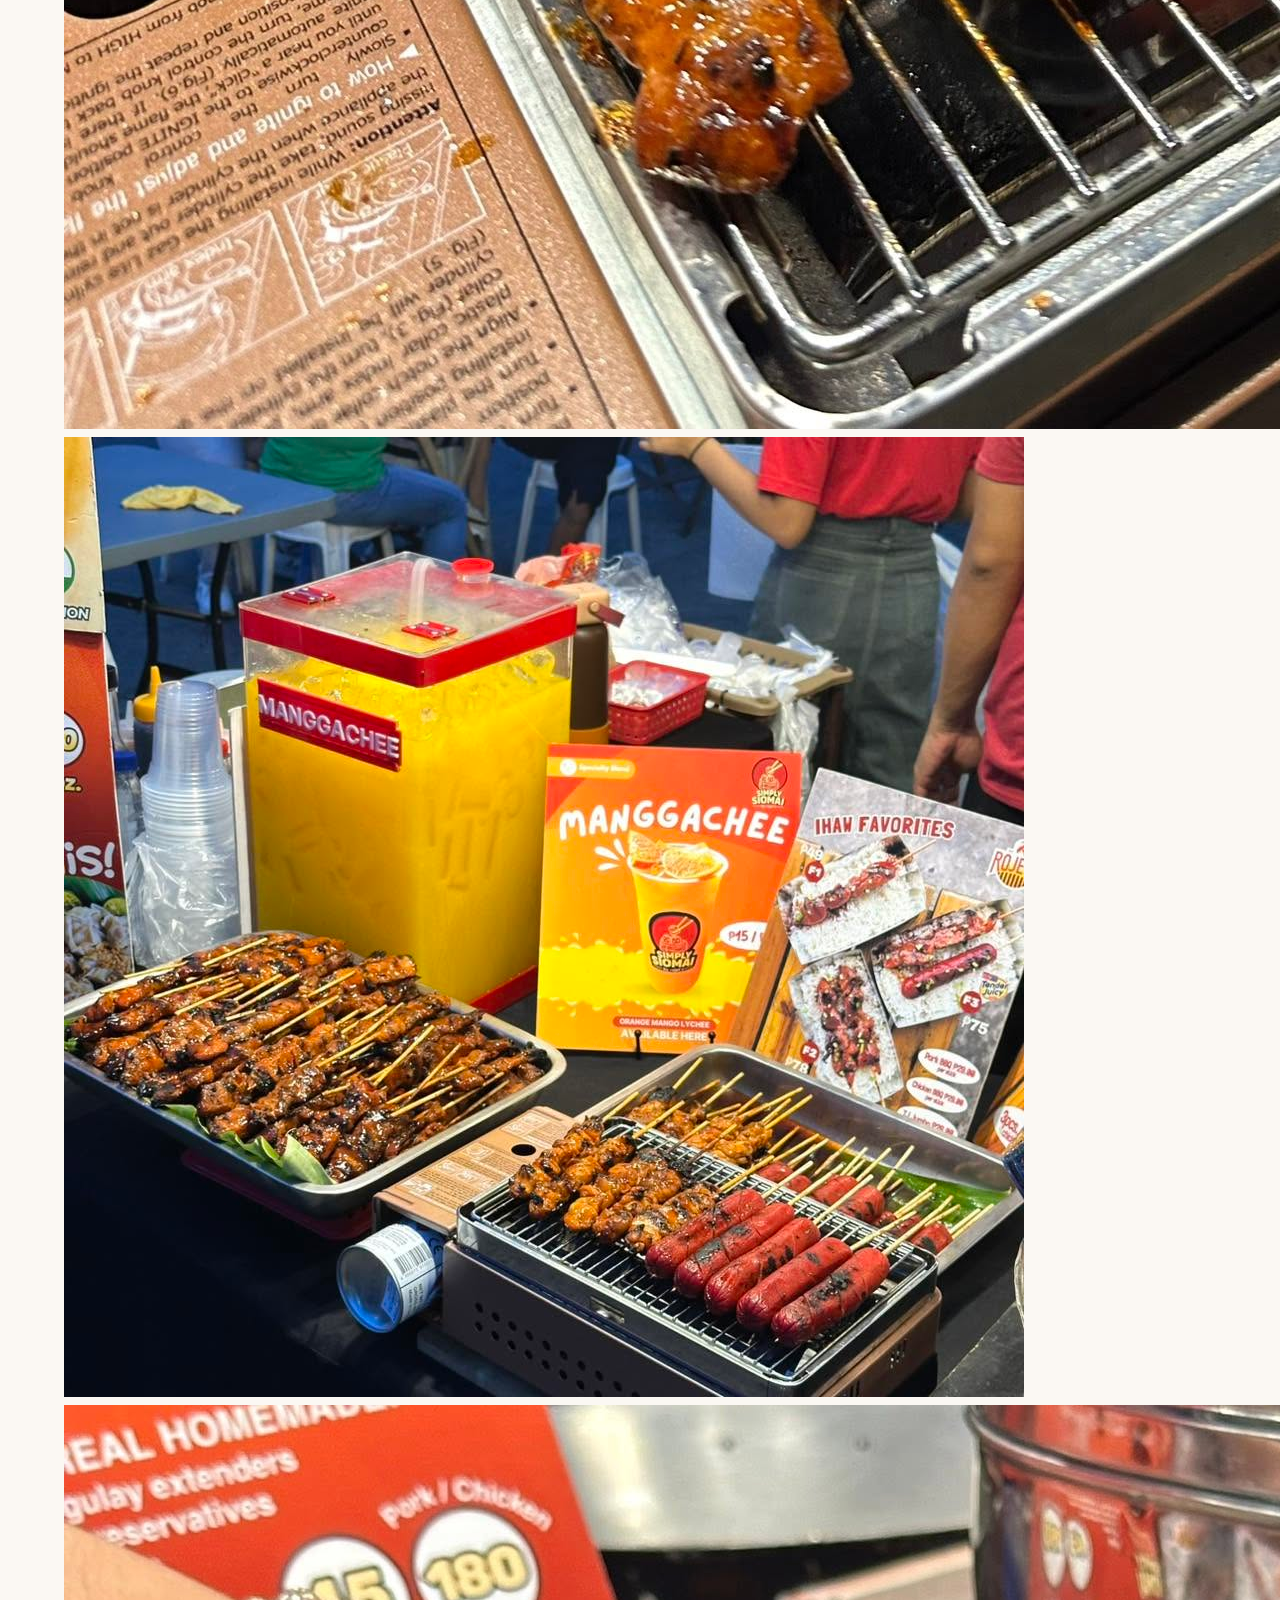
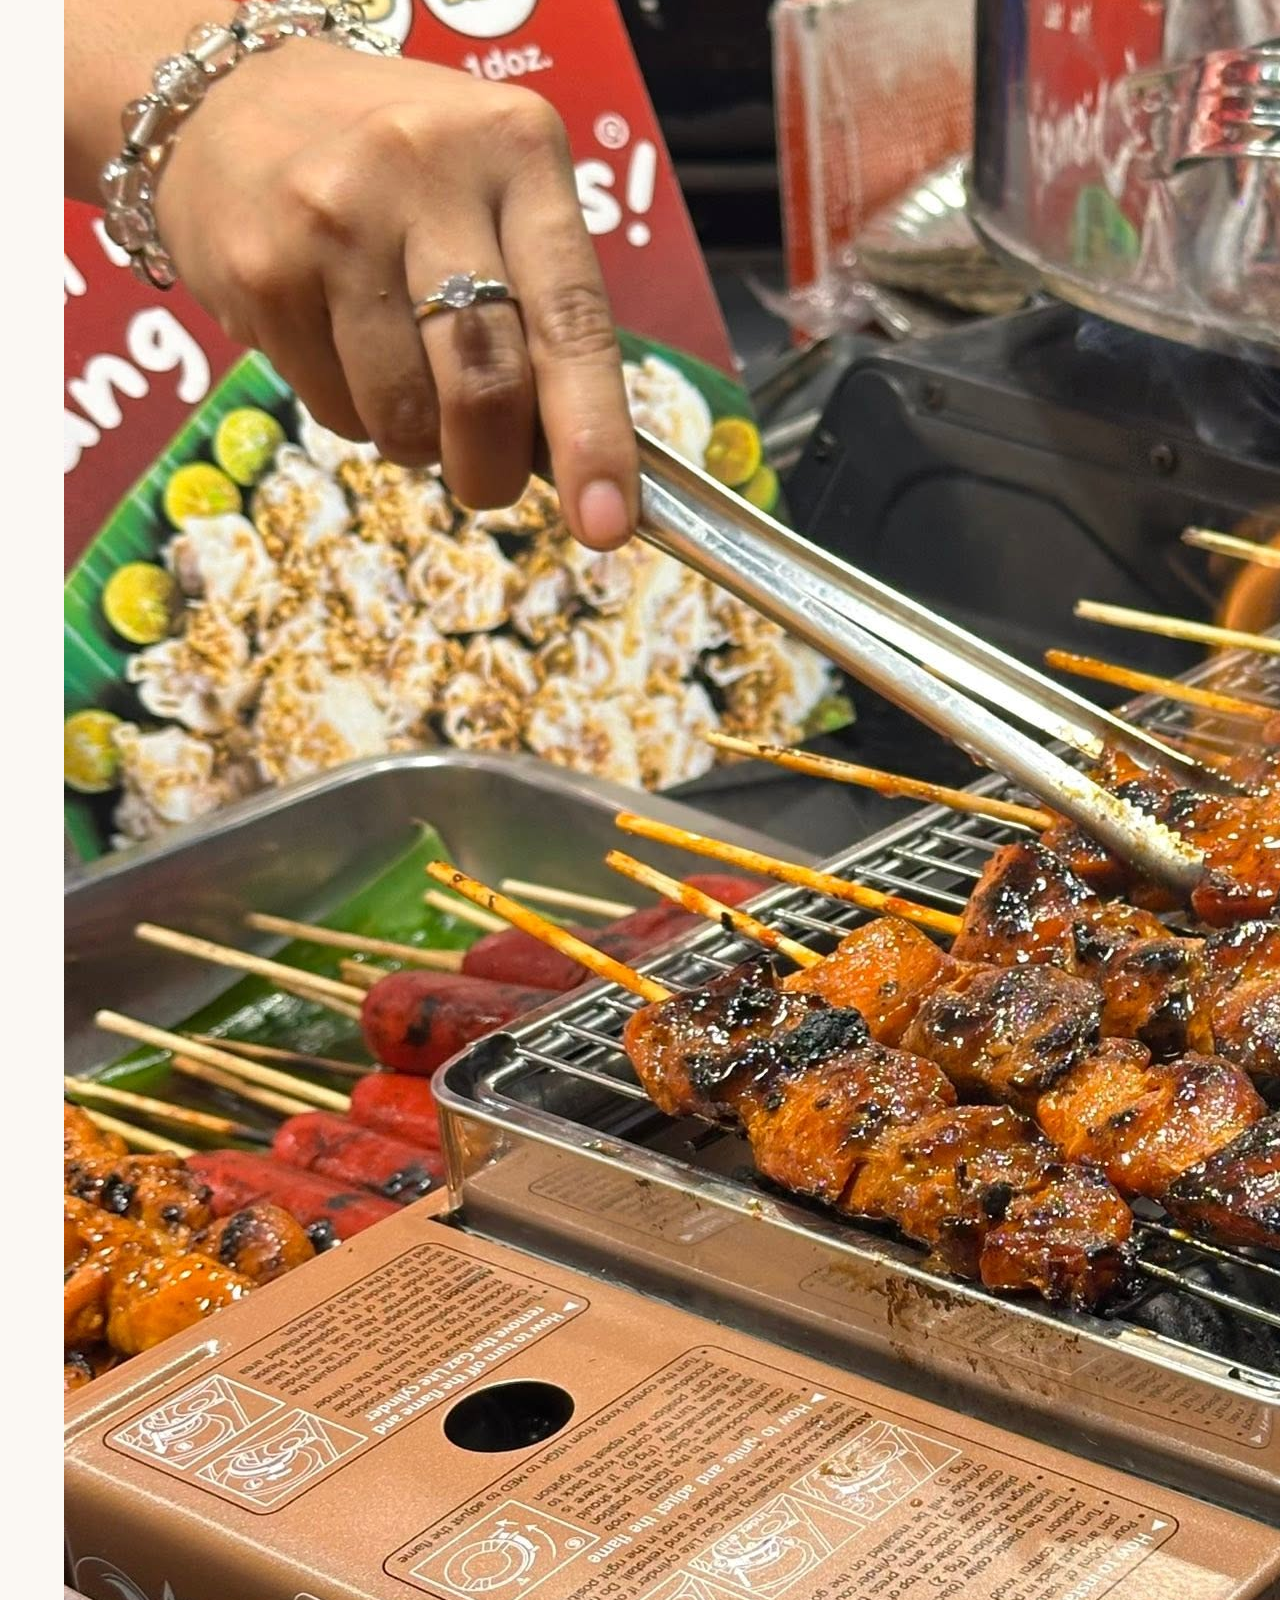
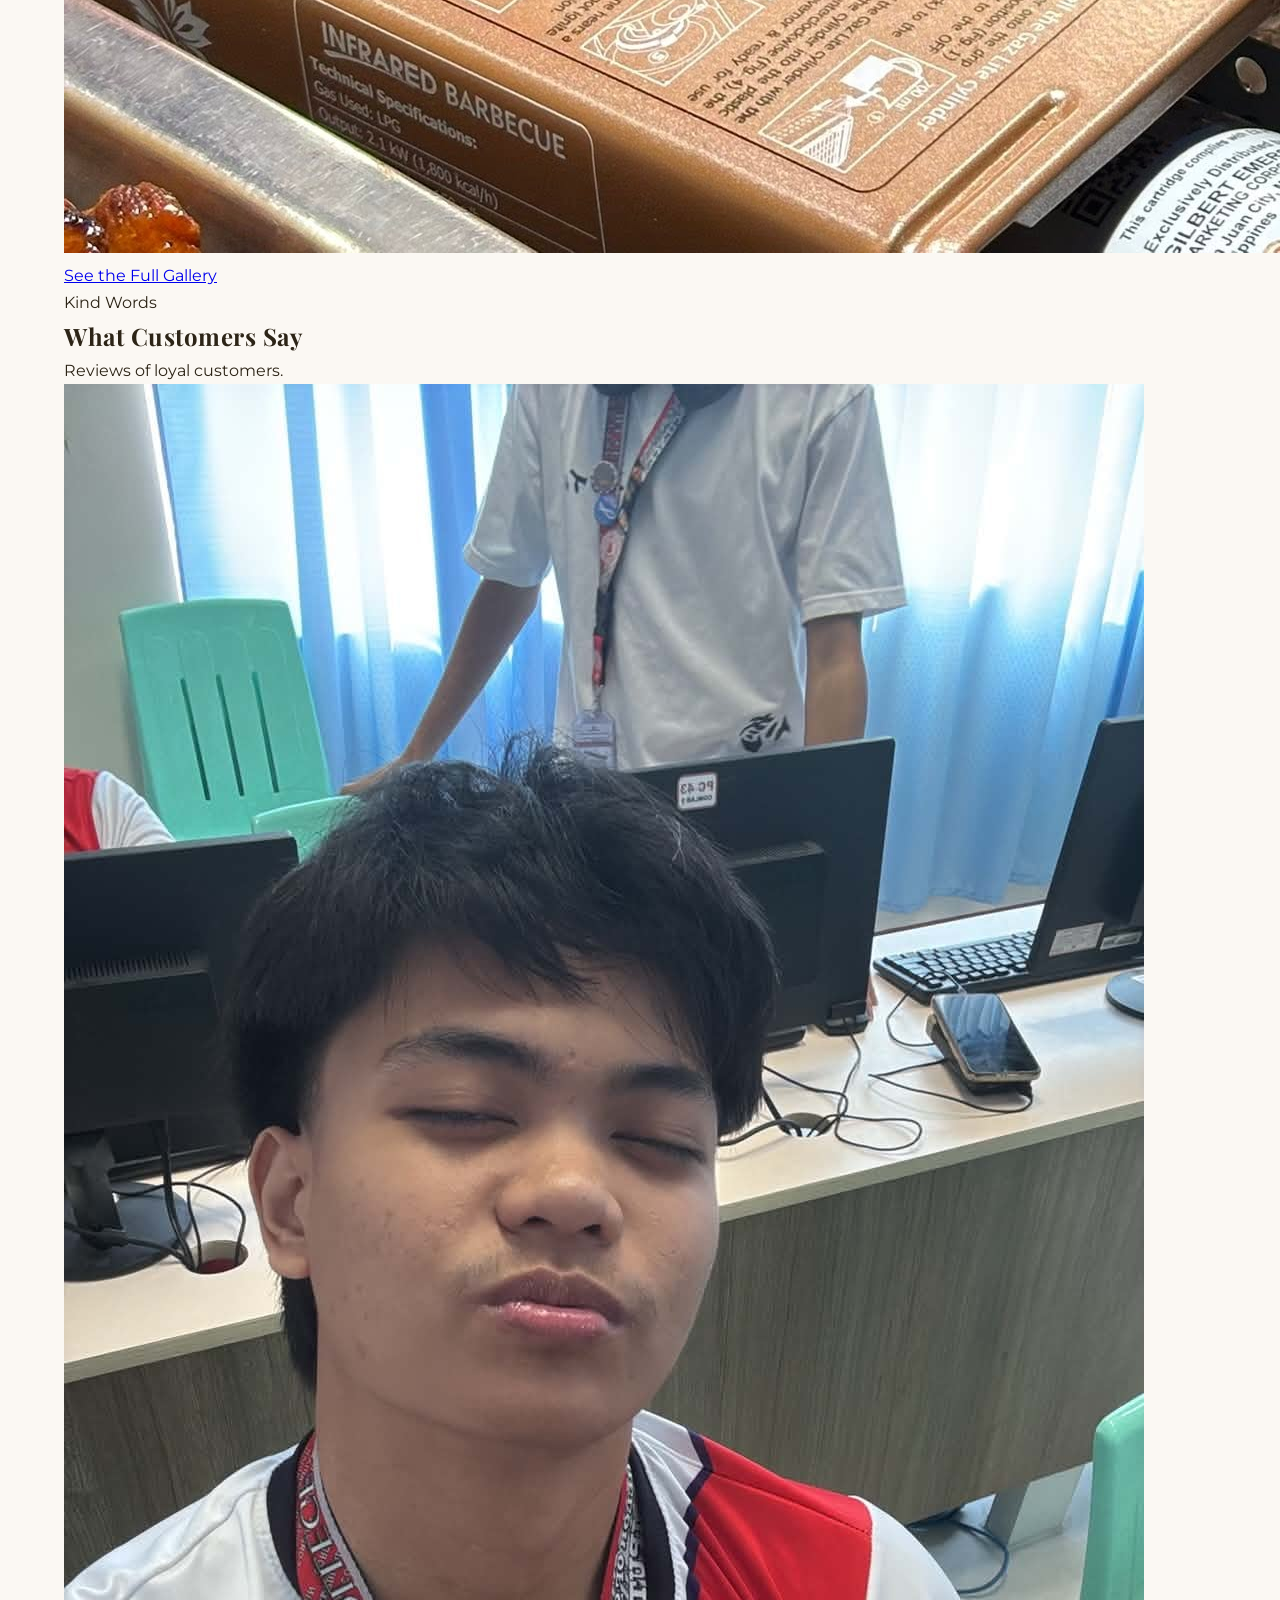
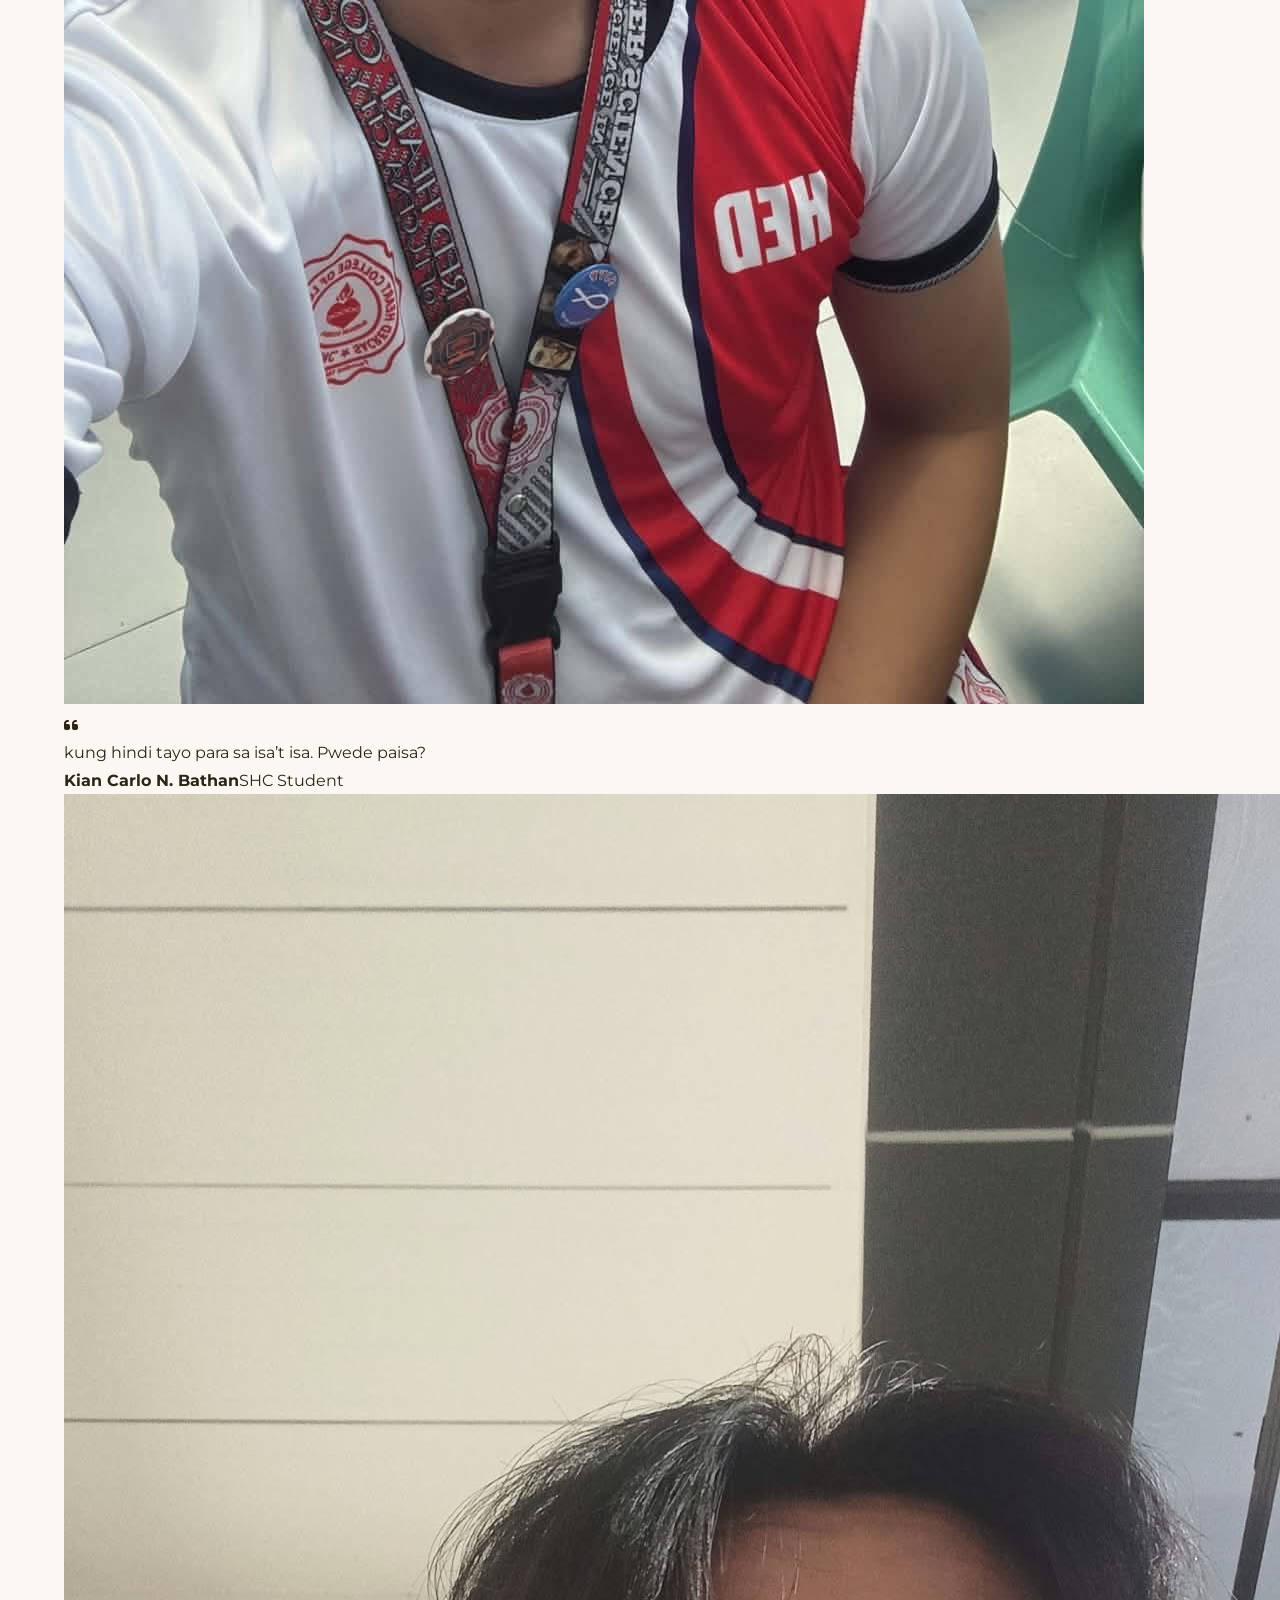
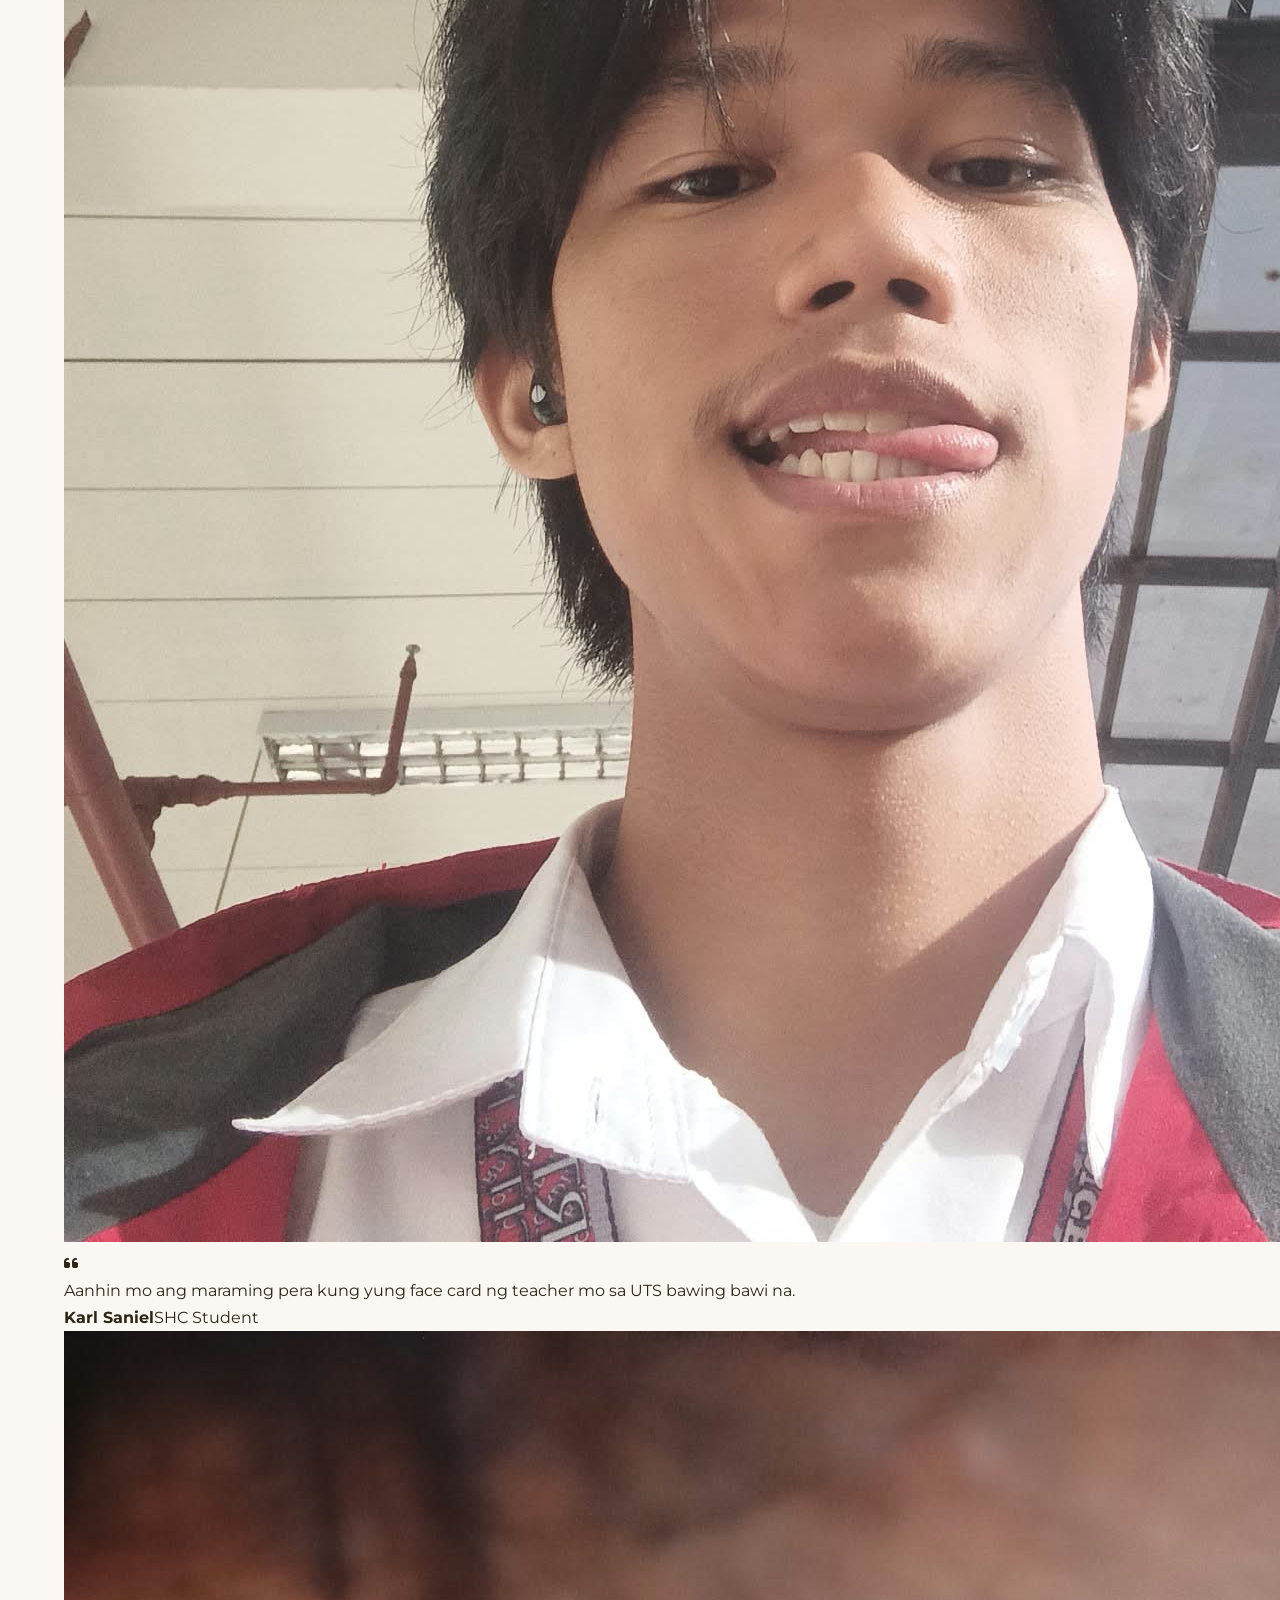
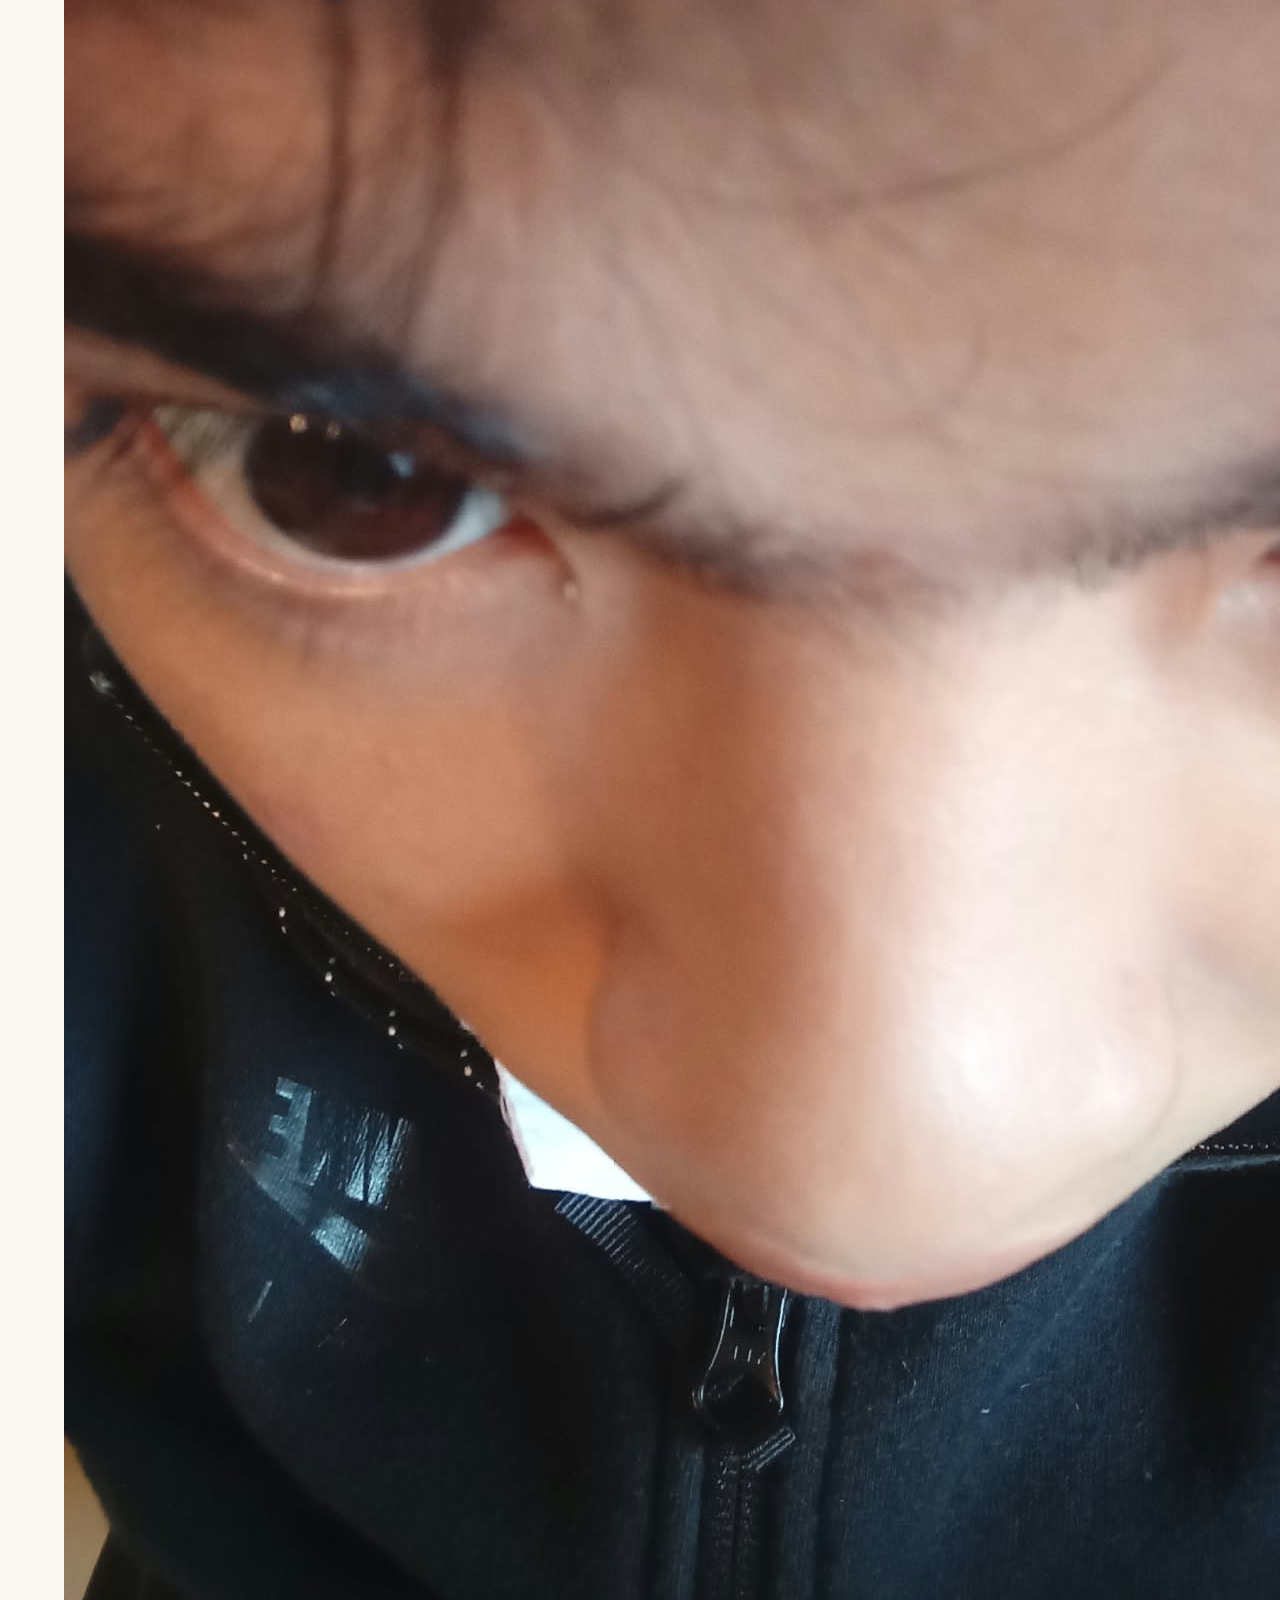
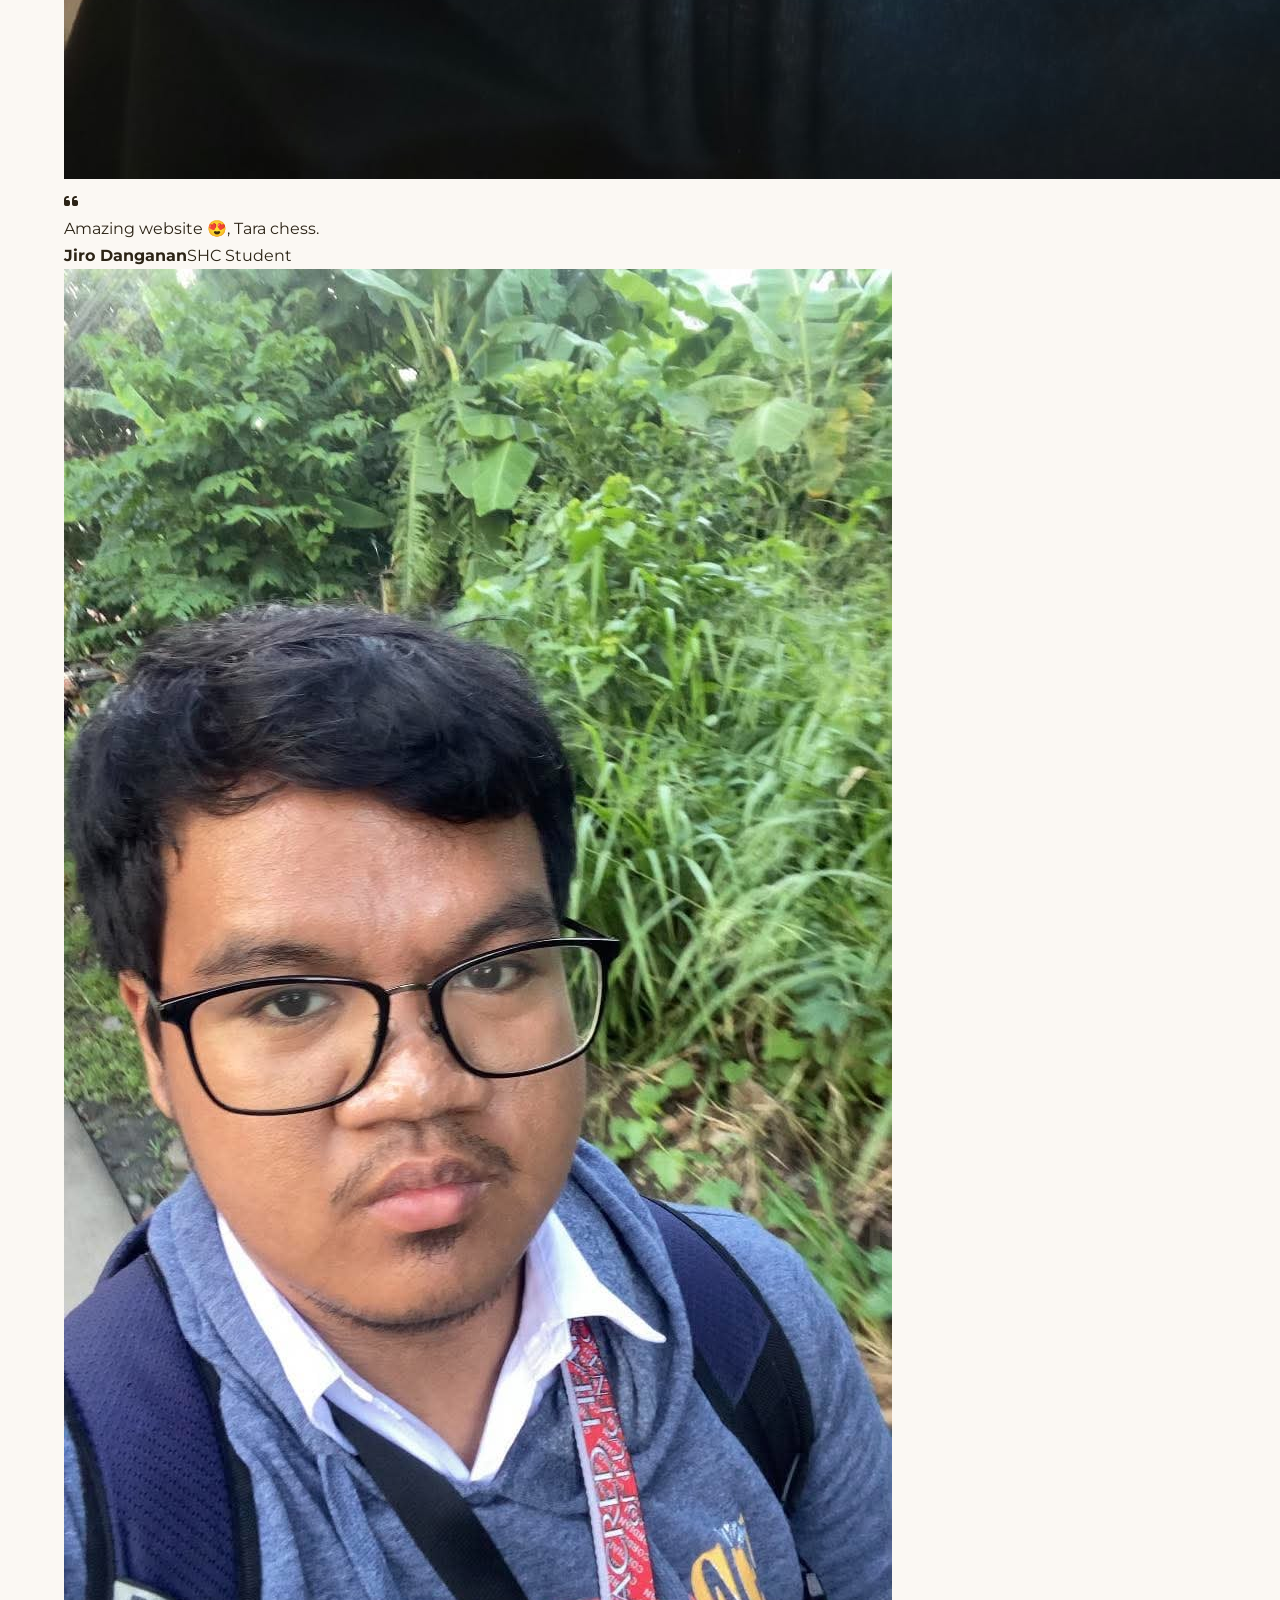
==== commit ae80dd68: "about.html" ====
--- a/about.html
+++ b/about.html
@@ -2,12 +2,6 @@
 <html lang="en">
 <head>
     <meta charset="UTF-8">
-    <!-- ======================================================================
-         PAGE: ABOUT (about.html)
-         Purpose : Brand story, partners, photo teaser and customer reviews.
-         Styles  : styles.css (sections 7, 8)
-         Script  : script.js (scroll fade-in only)
-         ====================================================================== -->
     <meta name="viewport" content="width=device-width, initial-scale=1.0">
     <title>About Us | Rojetz BBQ</title>
     <meta name="description" content="The story of Rojetz BBQ Station, Lucena's favorite ihaw-ihaw, plus our partners and collaborations. Affordable, freshly grilled BBQ, isaw and siomai in Lucena City.">
@@ -24,12 +18,12 @@
 </head>
 <body>
 
-    <div class="loader-wrapper" id="loader">
-        <div class="loader-pill">
-            <div class="loader-logo"><img src="logo.jpg" alt="Rojetz BBQ logo"></div>
-            <div class="loader-divider"></div>
-            <div class="loader-name">Rojetz <span>BBQ</span></div>
-            <div class="loader-fire">
+    <div class="pageLoader" id="pageLoader">
+        <div class="loaderCard">
+            <div class="loaderLogo"><img src="logo.jpg" alt="Rojetz BBQ logo"></div>
+            <div class="loaderDivider"></div>
+            <div class="loaderName">Rojetz <span>BBQ</span></div>
+            <div class="loaderFlames">
                 <div class="flame"></div>
                 <div class="flame"></div>
                 <div class="flame"></div>
@@ -38,9 +32,9 @@
     </div>
 
     <header>
-        <div class="container header-container">
+        <div class="container headerContainer">
             <a href="index.html" class="logo">
-                <div class="logo-text">Rojetz <span>BBQ</span></div>
+                <div class="logoText">Rojetz <span>BBQ</span></div>
             </a>
             <nav>
                 <ul>
@@ -54,15 +48,15 @@
             <button class="hamburger" aria-label="Toggle menu">
                 <span></span><span></span><span></span>
             </button>
-            <div class="nav-buttons">
-                <a href="services.html" class="btn btn-secondary">View Menu</a>
-                <a href="contact.html" class="btn btn-primary">Find Us</a>
-                <button class="theme-toggle" id="themeToggle" aria-label="Toggle theme">
+            <div class="navButtons">
+                <a href="services.html" class="button secondaryButton">View Menu</a>
+                <a href="contact.html" class="button primaryButton">Find Us</a>
+                <button class="themeButton" id="themeButton" aria-label="Toggle theme">
                     <i class="fas fa-moon"></i>
                 </button>
             </div>
         </div>
-        <div class="mobile-nav">
+        <div class="mobileMenu">
             <ul>
                 <li><a href="index.html">Home</a></li>
                 <li><a href="services.html">Menu</a></li>
@@ -70,30 +64,30 @@
                 <li><a href="about.html">About</a></li>
                 <li><a href="contact.html">Contact</a></li>
             </ul>
-            <div class="mobile-nav-buttons">
-                <a href="services.html" class="btn btn-secondary">View Menu</a>
-                <a href="contact.html" class="btn btn-primary">Find Us</a>
-                <button class="theme-toggle" id="themeToggleMobile" aria-label="Toggle theme">
+            <div class="mobileMenuButtons">
+                <a href="services.html" class="button secondaryButton">View Menu</a>
+                <a href="contact.html" class="button primaryButton">Find Us</a>
+                <button class="themeButton" id="themeButtonMobile" aria-label="Toggle theme">
                     <i class="fas fa-moon"></i>
                 </button>
             </div>
         </div>
     </header>
 
-    <section class="locations page-top">
-        <div class="container">
-            <div class="section-header">
-                <div class="section-subtitle">About Rojetz</div>
-                <h2 class="section-title">Lucena's Favorite Ihaw-ihaw</h2>
-                <p class="section-desc">Our Story</p>
-            </div>
-            <div class="location-card story-card">
-                <div class="location-info">
+    <section class="aboutIntro pageTop">
+        <div class="container">
+            <div class="sectionHeader">
+                <div class="sectionLabel">About Rojetz</div>
+                <h2 class="sectionTitle">Lucena's Favorite Ihaw-ihaw</h2>
+                <p class="sectionText">Our Story</p>
+            </div>
+            <div class="introCard">
+                <div class="introText">
                     <p>Rojetz BBQ Station started with a simple passion: to serve the best tasting, most affordable, and consistently delicious grilled food in Lucena City.</p>
                     <p>Known as <strong>"Lucena's Favorite Ihaw-ihaw"</strong>, we take pride in our slogan <em>"Sarap Sulit... Mapapaulit!"</em> — because once you try our BBQ and isaw, you'll keep coming back.</p>
                     <p>We also offer Simply Siomai, SulitKasalo sharing meals, fried chicken, Specialty Blends and drip coffee. Whether you're grabbing a quick merienda or ordering a full meal via Foodpanda, we're here to satisfy your cravings.</p>
-                    <h3 class="why-title">Why Choose Us?</h3>
-                    <ul class="why-list">
+                    <h3>Why Choose Us?</h3>
+                    <ul>
                         <li>Freshly grilled every order</li>
                         <li>Affordable & value-for-money</li>
                         <li>Friendly service (even late night!)</li>
@@ -105,39 +99,39 @@
         </div>
     </section>
 
-    <section class="sect-dark" id="partners">
-        <div class="container">
-            <div class="section-header">
-                <div class="section-subtitle">Better Together</div>
-                <h2 class="section-title">Partners &amp; Collaborations</h2>
-                <p class="section-desc">The brands and places that help us serve Lucena.</p>
-            </div>
-            <div class="partner-grid">
-                <div class="partner-card">
+    <section class="darkSection" id="partners">
+        <div class="container">
+            <div class="sectionHeader">
+                <div class="sectionLabel">Better Together</div>
+                <h2 class="sectionTitle">Partners &amp; Collaborations</h2>
+                <p class="sectionText">The brands and places that help us serve Lucena.</p>
+            </div>
+            <div class="partnerGrid">
+                <div class="partnerCard">
                     <i class="fa-solid fa-bowl-food"></i>
                     <h3>Simply Siomai</h3>
-                    <p class="partner-sub">by Rojet'z</p>
+                    <p class="partnerLabel">by Rojet'z</p>
                     <p>Our own siomai line, made with pure meat and no fillers. Choose pork, chicken, a mixed dozen or the wonton-style bowl.</p>
-                    <a href="services.html#siomai">See Simply Siomai →</a>
-                </div>
-                <div class="partner-card">
+                    <a href="services.html#simplySiomai">See Simply Siomai →</a>
+                </div>
+                <div class="partnerCard">
                     <i class="fa-solid fa-handshake"></i>
                     <h3>Chami Lucena</h3>
-                    <p class="partner-sub">with La Reina Elena Noodles & Sauces</p>
+                    <p class="partnerLabel">with La Reina Elena Noodles & Sauces</p>
                     <p>Our official partner for Chami, Lucena's well-known noodle dish. Freshly cooked upon order, with a no-meat version.</p>
                     <a href="services.html#noodles">See the noodles →</a>
                 </div>
-                <div class="partner-card">
+                <div class="partnerCard">
                     <i class="fa-solid fa-store"></i>
                     <h3>Mercato Lucena</h3>
-                    <p class="partner-sub">Night market, Booth #69</p>
+                    <p class="partnerLabel">Night market, Booth #69</p>
                     <p>Find our skewers, siomai and specialty blends at the Mercato Lucena night market, 6:30 PM to 12:00 MN.</p>
                     <a href="contact.html">Hours and directions →</a>
                 </div>
-                <div class="partner-card">
+                <div class="partnerCard">
                     <i class="fa-solid fa-motorcycle"></i>
                     <h3>Foodpanda</h3>
-                    <p class="partner-sub">Delivery</p>
+                    <p class="partnerLabel">Delivery</p>
                     <p>Order from our Calmar Homes store for delivery. Check the app for current promos and deals.</p>
                     <a href="https://www.foodpanda.ph/restaurant/e7ij/rojetz-bbq-station-calmar-homes?lat=13.9603&lng=121.61661" target="_blank" rel="noopener noreferrer">Order on Foodpanda →</a>
                 </div>
@@ -145,76 +139,76 @@
         </div>
     </section>
 
-    <section class="sect-light">
-        <div class="container">
-            <div class="section-header">
-                <div class="section-subtitle">Gallery</div>
-                <h2 class="section-title">Moments From Our Grill</h2>
-                <p class="section-desc">See more of our food and our night market stall.</p>
-            </div>
-            <div class="mosaic mosaic--3">
+    <section class="lightSection">
+        <div class="container">
+            <div class="sectionHeader">
+                <div class="sectionLabel">Gallery</div>
+                <h2 class="sectionTitle">Moments From Our Grill</h2>
+                <p class="sectionText">See more of our food and our night market stall.</p>
+            </div>
+            <div class="photoPreview photoPreviewThree">
                 <a href="gallery.html"><img src="Grills.jpg" alt="All nine SulitKasalo meals in a grid" loading="lazy"></a>
                 <a href="gallery.html"><img src="t4.jpg" alt="Rojetz BBQ stall with grilled skewers, hotdogs and Manggachee" loading="lazy"></a>
                 <a href="gallery.html"><img src="Mercato Stall.jpg" alt="Chami noodles with vegetables and calamansi" loading="lazy"></a>
             </div>
-            <div class="section-cta"><a href="gallery.html" class="btn btn-primary">See the Full Gallery</a></div>
-        </div>
-    </section>
-
-    <section class="sect-light" id="reviews">
-        <div class="container">
-            <div class="section-header">
-                <div class="section-subtitle">Kind Words</div>
-                <h2 class="section-title">What Customers Say</h2>
-                <p class="section-desc">Reviews of loyal customers.</p>
-            </div>
-            <div class="review-list">
-                <article class="review-row">
-                    <img class="review-photo" src="KianPogi.jpg" alt="Photo of Kian Carlo N. Bathan" loading="lazy">
-                    <blockquote class="review-body">
+            <div class="sectionAction"><a href="gallery.html" class="button primaryButton">See the Full Gallery</a></div>
+        </div>
+    </section>
+
+    <section class="lightSection" id="reviews">
+        <div class="container">
+            <div class="sectionHeader">
+                <div class="sectionLabel">Kind Words</div>
+                <h2 class="sectionTitle">What Customers Say</h2>
+                <p class="sectionText">Reviews of loyal customers.</p>
+            </div>
+            <div class="reviewList">
+                <article class="reviewCard">
+                    <img class="reviewPhoto" src="KianPogi.jpg" alt="Photo of Kian Carlo N. Bathan" loading="lazy">
+                    <blockquote class="reviewBody">
                         <i class="fa-solid fa-quote-left"></i>
                         <p>kung hindi tayo para sa isa’t isa. Pwede paisa?</p>
-                        <div class="review-by"><strong>Kian Carlo N. Bathan</strong><span>SHC Student</span></div>
-                    </blockquote>
-                </article>
-                <article class="review-row">
-                    <img class="review-photo" src="KuyaPogi.jpg" alt="Photo of Karl Saniel" loading="lazy">
-                    <blockquote class="review-body">
+                        <div class="reviewAuthor"><strong>Kian Carlo N. Bathan</strong><span>SHC Student</span></div>
+                    </blockquote>
+                </article>
+                <article class="reviewCard">
+                    <img class="reviewPhoto" src="KuyaPogi.jpg" alt="Photo of Karl Saniel" loading="lazy">
+                    <blockquote class="reviewBody">
                         <i class="fa-solid fa-quote-left"></i>
                         <p>Aanhin mo ang maraming pera kung yung face card ng teacher mo sa UTS bawing bawi na.</p>
-                        <div class="review-by"><strong>Karl Saniel</strong><span>SHC Student</span></div>
-                    </blockquote>
-                </article>
-                <article class="review-row">
-                    <img class="review-photo" src="arat chess.jpg" alt="Photo of Jiro Danganan" loading="lazy">
-                    <blockquote class="review-body">
+                        <div class="reviewAuthor"><strong>Karl Saniel</strong><span>SHC Student</span></div>
+                    </blockquote>
+                </article>
+                <article class="reviewCard">
+                    <img class="reviewPhoto" src="arat chess.jpg" alt="Photo of Jiro Danganan" loading="lazy">
+                    <blockquote class="reviewBody">
                         <i class="fa-solid fa-quote-left"></i>
                         <p>Amazing website 😍, Tara chess.</p>
-                        <div class="review-by"><strong>Jiro Danganan</strong><span>SHC Student</span></div>
-                    </blockquote>
-                </article>
-                <article class="review-row">
-                    <img class="review-photo" src="checkmatein26.jpg" alt="Photo of Reuben Flavier" loading="lazy">
-                    <blockquote class="review-body">
+                        <div class="reviewAuthor"><strong>Jiro Danganan</strong><span>SHC Student</span></div>
+                    </blockquote>
+                </article>
+                <article class="reviewCard">
+                    <img class="reviewPhoto" src="checkmatein26.jpg" alt="Photo of Reuben Flavier" loading="lazy">
+                    <blockquote class="reviewBody">
                         <i class="fa-solid fa-quote-left"></i>
                         <p>Smokey Sarap.</p>
-                        <div class="review-by"><strong>Reuben Flavier</strong><span>SHC Student</span></div>
-                    </blockquote>
-                </article>
-                <article class="review-row">
-                    <img class="review-photo" src="royalmaster.jpg" alt="Photo of Jancel Buama" loading="lazy">
-                    <blockquote class="review-body">
+                        <div class="reviewAuthor"><strong>Reuben Flavier</strong><span>SHC Student</span></div>
+                    </blockquote>
+                </article>
+                <article class="reviewCard">
+                    <img class="reviewPhoto" src="royalmaster.jpg" alt="Photo of Jancel Buama" loading="lazy">
+                    <blockquote class="reviewBody">
                         <i class="fa-solid fa-quote-left"></i>
                         <p>Kulang ng royaL</p>
-                        <div class="review-by"><strong>Jancel Buama</strong><span>SHC Student</span></div>
-                    </blockquote>
-                </article>
-                <article class="review-row">
-                    <img class="review-photo" src="GenePogi.jpg" alt="Photo of Genesis Jimenez" loading="lazy">
-                    <blockquote class="review-body">
+                        <div class="reviewAuthor"><strong>Jancel Buama</strong><span>SHC Student</span></div>
+                    </blockquote>
+                </article>
+                <article class="reviewCard">
+                    <img class="reviewPhoto" src="GenePogi.jpg" alt="Photo of Genesis Jimenez" loading="lazy">
+                    <blockquote class="reviewBody">
                         <i class="fa-solid fa-quote-left"></i>
                         <p>gwapo sa umaga pogi sa hapon handsome sa gabi</p>
-                        <div class="review-by"><strong>Genesis Jimenez</strong><span>SHC Student</span></div>
+                        <div class="reviewAuthor"><strong>Genesis Jimenez</strong><span>SHC Student</span></div>
                     </blockquote>
                 </article>
             </div>
@@ -223,18 +217,18 @@
 
     <footer>
         <div class="container">
-            <div class="footer-content">
-                <div class="footer-column">
+            <div class="footerContent">
+                <div class="footerColumn">
                     <h3>About Rojetz</h3>
-                    <p class="footer-tagline">Lucena's Favorite Ihaw-ihaw. Sarap Sulit... Mapapaulit!</p>
-                    <div class="social-links">
+                    <p class="footerTagline">Lucena's Favorite Ihaw-ihaw. Sarap Sulit... Mapapaulit!</p>
+                    <div class="socialLinks">
                         <a href="https://www.facebook.com/rojetzbbqstation" target="_blank" rel="noopener noreferrer" aria-label="Facebook"><i class="fab fa-facebook-f"></i></a>
                         <a href="https://www.instagram.com/rojetzbbqstation" target="_blank" rel="noopener noreferrer" aria-label="Instagram"><i class="fab fa-instagram"></i></a>
                     </div>
                 </div>
-                <div class="footer-column">
+                <div class="footerColumn">
                     <h3>Quick Links</h3>
-                    <ul class="footer-links">
+                    <ul class="footerLinks">
                         <li><a href="index.html">Home</a></li>
                         <li><a href="services.html">Menu</a></li>
                         <li><a href="gallery.html">Gallery</a></li>
@@ -242,19 +236,19 @@
                         <li><a href="contact.html">Contact</a></li>
                     </ul>
                 </div>
-                <div class="footer-column">
+                <div class="footerColumn">
                     <h3>Contact Us</h3>
-                    <ul class="footer-links">
+                    <ul class="footerLinks">
                         <li><i class="fa-solid fa-location-dot"></i> Calmar Homes Branch<br>Ph5a Kalayaan Extension, Calmar Homes<br>Banahaw Street, Brgy. Mayao Kanluran<br>Lucena City, Quezon</li>
                         <li><i class="fa-solid fa-store"></i> Booth #69, Mercato Lucena (Night Market)</li>
-                        <li><i class="fa-solid fa-clock"></i> 12:30 P.M. – 10:30 P.M. </li>
+                        <li><i class="fa-solid fa-clock"></i> 12:30 P.M. – 10:30 P.M.</li>
                     </ul>
                 </div>
             </div>
-            <div class="copyright">&copy; <span id="year">2026</span> Rojetz BBQ Station | Lucena City, Quezon</div>
+            <div class="copyright">&copy; <span id="currentYear">2026</span> Rojetz BBQ Station | Lucena City, Quezon</div>
         </div>
     </footer>
 
     <script src="script.js"></script>
 </body>
-</html>+</html>
